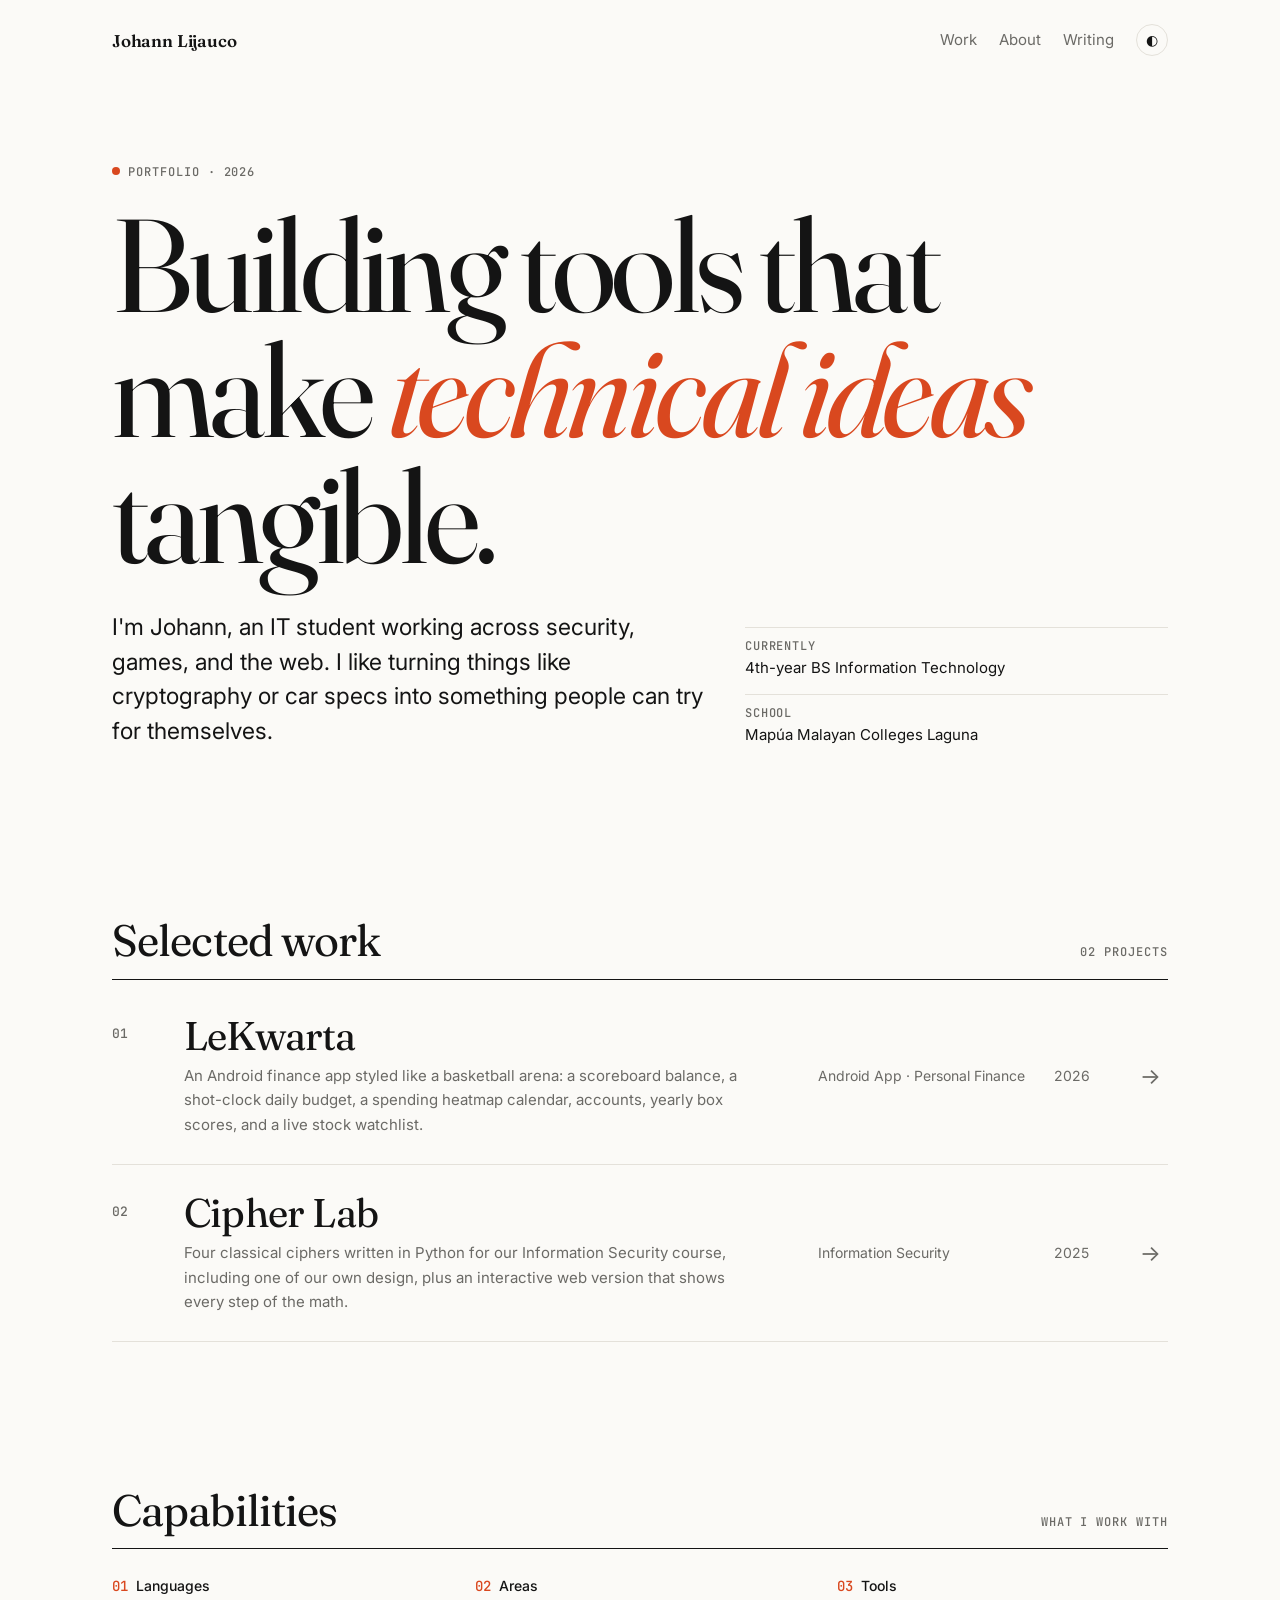
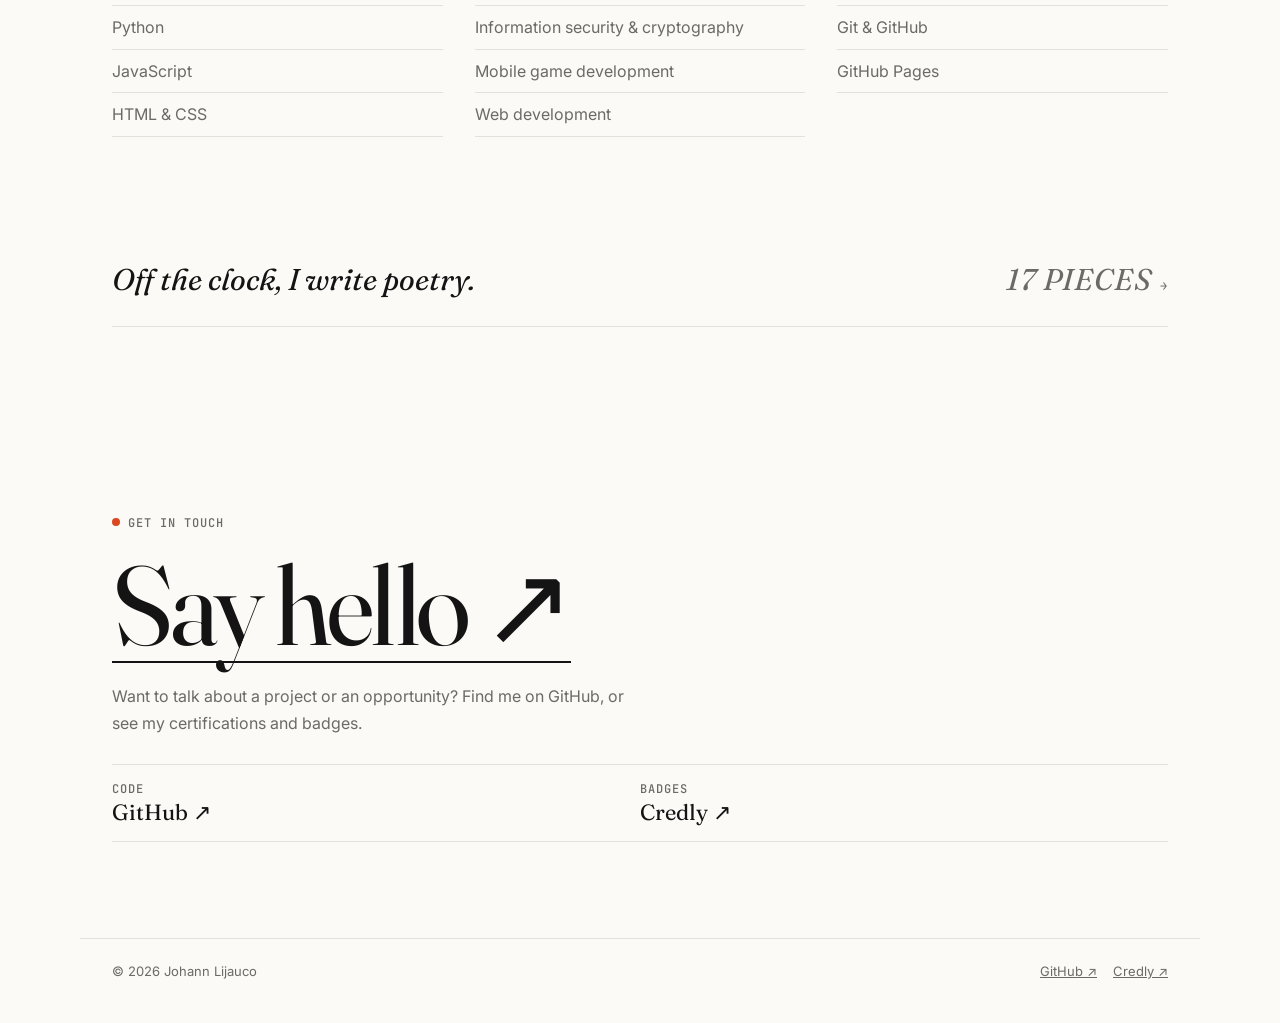
==== index.html @ 117e1907 "Add Credly profile link to contact section and footer Co-Authored-By: Claude Opus 5.5 <noreply@anthr" ====
<!DOCTYPE html>
<html lang="en">
<head>
    <meta charset="UTF-8">
    <meta name="viewport" content="width=device-width, initial-scale=1.0">
    <title>Johann Lijauco · Portfolio</title>
    <meta name="description" content="Portfolio of Johann Lijauco, a BSIT student at Mapúa Malayan Colleges Laguna building security tools, games, and web apps.">
    <script>try { const t = localStorage.getItem('theme'); if (t) document.documentElement.dataset.theme = t; } catch (e) {}</script>
    <link rel="preconnect" href="https://fonts.googleapis.com">
    <link rel="preconnect" href="https://fonts.gstatic.com" crossorigin>
    <link href="https://fonts.googleapis.com/css2?family=Fraunces:ital,opsz,wght@0,9..144,400;0,9..144,600;1,9..144,400&family=Inter:wght@400;500;600&family=JetBrains+Mono:wght@500&display=swap" rel="stylesheet">
    <link rel="stylesheet" href="assets/css/style.css">
</head>
<body data-page="home">
    <header class="site-header">
        <div class="wrap">
            <a class="wordmark" href="index.html">Johann Lijauco</a>
            <nav aria-label="Main">
                <a href="index.html#work">Work</a>
                <a href="index.html#about">About</a>
                <a href="writing.html">Writing</a>
                <button class="theme-btn" id="theme-toggle" type="button" aria-label="Toggle color theme">◐</button>
            </nav>
        </div>
    </header>

    <main>
        <section class="hero wrap">
            <p class="label rise"><span class="dot"></span>Portfolio · 2026</p>
            <h1 class="rise d1">Building tools that make <em>technical ideas</em> tangible.</h1>
            <div class="hero-grid rise d2">
                <p class="hero-lede">I'm Johann, an IT student working across security, games, and the web. I like turning things like cryptography or car specs into something people can try for themselves.</p>
                <dl class="hero-facts">
                    <div><dt>Currently</dt><dd>4th-year BS Information Technology</dd></div>
                    <div><dt>School</dt><dd>Mapúa Malayan Colleges Laguna</dd></div>
                </dl>
            </div>
        </section>

        <section class="section wrap" id="work">
            <div class="section-title">
                <h2>Selected work</h2>
                <span class="label" id="project-count"></span>
            </div>
            <ol class="work-list" id="work-list"></ol>
        </section>

        <section class="section wrap" id="about">
            <div class="section-title">
                <h2>Capabilities</h2>
                <span class="label">What I work with</span>
            </div>
            <div class="caps">
                <div>
                    <h3><span class="n">01</span>Languages</h3>
                    <ul><li>Python</li><li>JavaScript</li><li>HTML &amp; CSS</li></ul>
                </div>
                <div>
                    <h3><span class="n">02</span>Areas</h3>
                    <ul><li>Information security &amp; cryptography</li><li>Mobile game development</li><li>Web development</li></ul>
                </div>
                <div>
                    <h3><span class="n">03</span>Tools</h3>
                    <ul><li>Git &amp; GitHub</li><li>GitHub Pages</li></ul>
                </div>
            </div>
        </section>

        <section class="section wrap" style="padding-top:24px">
            <a class="writing-link" href="writing.html">
                <span>Off the clock, I write poetry.</span>
                <span class="label"><span id="writing-count">Read</span> →</span>
            </a>
        </section>

        <section class="contact wrap" id="contact">
            <p class="label"><span class="dot"></span>Get in touch</p>
            <a class="big" href="https://github.com/Yowhann321" target="_blank" rel="noopener">Say hello ↗</a>
            <p>Want to talk about a project or an opportunity? Find me on GitHub, or see my certifications and badges.</p>
            <ul class="profile-links">
                <li><a href="https://github.com/Yowhann321" target="_blank" rel="noopener"><span class="label">Code</span>GitHub ↗</a></li>
                <li><a href="https://www.credly.com/users/johann-lijauco" target="_blank" rel="noopener"><span class="label">Badges</span>Credly ↗</a></li>
            </ul>
        </section>
    </main>

    <footer class="site-footer">
        <div class="wrap">
            <span>© <span id="year">2026</span> Johann Lijauco</span>
            <span class="footer-links">
                <a href="https://github.com/Yowhann321" target="_blank" rel="noopener">GitHub ↗</a>
                <a href="https://www.credly.com/users/johann-lijauco" target="_blank" rel="noopener">Credly ↗</a>
            </span>
        </div>
    </footer>
    <script src="assets/js/main.js"></script>
</body>
</html>
---- assets/css/style.css ----
/* ---------- Tokens ---------- */
:root {
    --bg: #fbfaf7;
    --surface: #f3f1ec;
    --ink: #141414;
    --muted: #6b6a66;
    --line: #e4e1da;
    --accent: #d9481f;
    --accent-ink: #ffffff;
    --display: 'Fraunces', Georgia, serif;
    --sans: 'Inter', system-ui, -apple-system, 'Segoe UI', sans-serif;
    --mono: 'JetBrains Mono', ui-monospace, Consolas, monospace;
    --max: 1120px;
}

@media (prefers-color-scheme: dark) {
    :root:not([data-theme="light"]) {
        --bg: #121211;
        --surface: #1b1b19;
        --ink: #f2efe9;
        --muted: #9a978f;
        --line: #2b2a27;
        --accent: #ff7a4f;
        --accent-ink: #1a0b05;
    }
}

:root[data-theme="dark"] {
    --bg: #121211;
    --surface: #1b1b19;
    --ink: #f2efe9;
    --muted: #9a978f;
    --line: #2b2a27;
    --accent: #ff7a4f;
    --accent-ink: #1a0b05;
}

/* ---------- Base ---------- */
* { box-sizing: border-box; }
html { -webkit-text-size-adjust: 100%; scroll-behavior: smooth; }
body {
    margin: 0;
    background: var(--bg);
    color: var(--ink);
    font: 16px/1.65 var(--sans);
}
a { color: inherit; }
::selection { background: var(--accent); color: var(--accent-ink); }
.wrap { max-width: var(--max); margin: 0 auto; padding: 0 16px; }
@media (min-width: 720px) { .wrap { padding: 0 32px; } }
.label {
    font: 500 12px var(--mono);
    letter-spacing: .08em;
    text-transform: uppercase;
    color: var(--muted);
}
.dot { display: inline-block; width: 8px; height: 8px; border-radius: 50%; background: var(--accent); margin-right: 8px; vertical-align: 1px; }

/* ---------- Header ---------- */
.site-header .wrap {
    display: flex;
    justify-content: space-between;
    align-items: center;
    gap: 16px;
    padding-top: 24px;
    padding-bottom: 24px;
}
.wordmark { font: 600 17px var(--display); text-decoration: none; letter-spacing: -.01em; white-space: nowrap; }
.site-header nav { display: flex; align-items: center; gap: 22px; }
.site-header nav a { text-decoration: none; font-size: 15px; color: var(--muted); }
.site-header nav a:hover, .site-header nav a.active { color: var(--ink); }
.theme-btn {
    width: 32px;
    height: 32px;
    border-radius: 50%;
    border: 1px solid var(--line);
    background: transparent;
    color: var(--ink);
    cursor: pointer;
    font-size: 14px;
}
.theme-btn:hover { border-color: var(--ink); }
@media (max-width: 520px) { .site-header nav { gap: 14px; } .site-header nav a { font-size: 14px; } }

/* ---------- Hero ---------- */
.hero { padding-top: 72px; padding-bottom: 96px; }
.hero h1 {
    font: 400 clamp(52px, 11vw, 132px)/.95 var(--display);
    letter-spacing: -.035em;
    margin: 22px 0 32px;
}
.hero h1 em { font-style: italic; color: var(--accent); }
.hero-grid { display: grid; grid-template-columns: minmax(0, 1.4fr) minmax(0, 1fr); gap: 40px; align-items: end; }
@media (max-width: 760px) { .hero-grid { grid-template-columns: minmax(0, 1fr); gap: 24px; } }
.hero-lede { font-size: clamp(19px, 2.2vw, 23px); line-height: 1.5; margin: 0; max-width: 600px; }
.hero-facts { display: grid; gap: 14px; margin: 0; }
.hero-facts div { border-top: 1px solid var(--line); padding-top: 10px; }
.hero-facts dt { font: 500 12px var(--mono); letter-spacing: .08em; text-transform: uppercase; color: var(--muted); }
.hero-facts dd { margin: 2px 0 0; font-size: 15px; }

/* ---------- Sections ---------- */
.section { padding-top: 72px; padding-bottom: 72px; }
.section-title {
    display: flex;
    justify-content: space-between;
    align-items: baseline;
    gap: 16px;
    border-bottom: 1px solid var(--ink);
    padding-bottom: 14px;
    margin-bottom: 8px;
}
.section-title h2 { font: 400 clamp(30px, 4vw, 44px)/1.1 var(--display); letter-spacing: -.02em; margin: 0; }

/* ---------- Work index ---------- */
.work-list { list-style: none; margin: 0; padding: 0; }
.work-row {
    display: grid;
    grid-template-columns: 56px minmax(0, 1fr) 220px 70px 28px;
    align-items: center;
    gap: 16px;
    padding: 26px 0;
    border-bottom: 1px solid var(--line);
    text-decoration: none;
    transition: padding .25s ease;
}
.work-row .n { font: 500 13px var(--mono); color: var(--muted); align-self: start; padding-top: .9em; }
.work-row h3 { font: 400 clamp(26px, 3.6vw, 40px)/1.1 var(--display); letter-spacing: -.02em; margin: 0; }
.work-row p { margin: 6px 0 0; color: var(--muted); font-size: 15px; max-width: 560px; }
.work-row .cat, .work-row .yr { font-size: 14px; color: var(--muted); }
.work-row .arrow { font-size: 22px; color: var(--muted); transition: transform .25s ease, color .25s; }
.work-row:hover { padding-left: 12px; }
.work-row:hover h3, .work-row:hover .arrow { color: var(--accent); }
.work-row:hover .arrow { transform: translateX(4px); }
@media (max-width: 760px) {
    .work-row { grid-template-columns: 36px minmax(0, 1fr) 24px; gap: 12px; padding: 22px 0; }
    .work-row .cat, .work-row .yr { display: none; }
    .work-row:hover { padding-left: 0; }
}
.work-row .mobile-meta { display: none; font: 500 12px var(--mono); color: var(--muted); margin-top: 6px; }
@media (max-width: 760px) { .work-row .mobile-meta { display: block; } }

/* ---------- Capabilities ---------- */
.caps { display: grid; grid-template-columns: repeat(3, minmax(0, 1fr)); gap: 32px; margin-top: 28px; }
@media (max-width: 760px) { .caps { grid-template-columns: minmax(0, 1fr); gap: 24px; } }
.caps h3 { font: 500 14px var(--sans); margin: 0 0 10px; }
.caps h3 .n { font-family: var(--mono); color: var(--accent); margin-right: 8px; }
.caps ul { list-style: none; margin: 0; padding: 0; }
.caps li { padding: 8px 0; border-top: 1px solid var(--line); color: var(--muted); }
.caps li:last-child { border-bottom: 1px solid var(--line); }

/* ---------- Writing link ---------- */
.writing-link {
    display: flex;
    justify-content: space-between;
    align-items: center;
    gap: 20px;
    padding: 28px 0;
    border-bottom: 1px solid var(--line);
    text-decoration: none;
}
.writing-link span:first-child { font: italic 400 clamp(22px, 3vw, 30px)/1.25 var(--display); }
.writing-link:hover span { color: var(--accent); }

/* ---------- Contact ---------- */
.contact { padding-top: 96px; padding-bottom: 96px; }
.contact a.big {
    display: inline-block;
    font: 400 clamp(44px, 9vw, 112px)/1 var(--display);
    letter-spacing: -.035em;
    text-decoration: none;
    margin-top: 18px;
    border-bottom: 2px solid var(--ink);
}
.contact a.big:hover { color: var(--accent); border-color: var(--accent); }
.contact p { color: var(--muted); max-width: 520px; margin: 20px 0 0; }

footer.site-footer .wrap {
    display: flex;
    justify-content: space-between;
    gap: 12px;
    flex-wrap: wrap;
    border-top: 1px solid var(--line);
    padding-top: 22px;
    padding-bottom: 40px;
    font-size: 13px;
    color: var(--muted);
}
footer.site-footer a { color: var(--muted); }

/* ---------- Inner pages ---------- */
.back { font-size: 14px; color: var(--muted); text-decoration: none; }
.back:hover { color: var(--accent); }
.page-title { padding-top: 40px; padding-bottom: 40px; }
.page-title h1 { font: 400 clamp(44px, 8vw, 96px)/1 var(--display); letter-spacing: -.035em; margin: 18px 0 18px; }
.page-title .lede { font-size: clamp(18px, 2vw, 21px); max-width: 680px; margin: 0; }

.meta-grid {
    display: grid;
    grid-template-columns: repeat(4, minmax(0, 1fr));
    gap: 0;
    border-top: 1px solid var(--ink);
    border-bottom: 1px solid var(--line);
    margin-bottom: 48px;
}
.meta-grid > div { padding: 14px 16px 16px 0; }
.meta-grid dt { font: 500 12px var(--mono); letter-spacing: .08em; text-transform: uppercase; color: var(--muted); margin-bottom: 4px; }
.meta-grid dd { margin: 0; font-size: 15px; }
.meta-grid dd a { color: var(--accent); }
@media (max-width: 760px) { .meta-grid { grid-template-columns: repeat(2, minmax(0, 1fr)); } }

.btn {
    display: inline-flex;
    align-items: center;
    gap: 10px;
    font: 500 15px var(--sans);
    text-decoration: none;
    padding: 12px 22px;
    border-radius: 999px;
    border: 1px solid var(--ink);
}
.btn.solid { background: var(--ink); color: var(--bg); }
.btn.solid:hover { background: var(--accent); border-color: var(--accent); color: var(--accent-ink); }
.btn:not(.solid):hover { border-color: var(--accent); color: var(--accent); }
.btn-row { display: flex; flex-wrap: wrap; gap: 10px; margin-top: 28px; }

.prose { max-width: 680px; font-size: 18px; padding-bottom: 96px; }
.prose h2 { font: 400 28px/1.2 var(--display); letter-spacing: -.01em; margin: 40px 0 12px; }
.prose p { margin: 0 0 18px; }
.prose ul { padding-left: 20px; margin: 0 0 18px; }
.prose li { margin-bottom: 8px; }
.prose code { font: 15px var(--mono); background: var(--surface); padding: 1px 6px; border-radius: 4px; }
.prose.poem { font: 400 21px/1.85 var(--display); }

/* ---------- Writing list ---------- */
.filters { display: flex; gap: 8px; flex-wrap: wrap; margin-bottom: 8px; }
.filter {
    font: 500 14px var(--sans);
    padding: 7px 16px;
    border-radius: 999px;
    border: 1px solid var(--line);
    background: transparent;
    color: var(--muted);
    cursor: pointer;
}
.filter:hover { color: var(--ink); border-color: var(--ink); }
.filter.active { background: var(--ink); border-color: var(--ink); color: var(--bg); }
.poem-list { list-style: none; padding: 0; margin: 0 0 96px; border-top: 1px solid var(--ink); }
.poem-row {
    display: grid;
    grid-template-columns: minmax(0, 1fr) auto;
    gap: 16px;
    align-items: baseline;
    padding: 18px 0;
    border-bottom: 1px solid var(--line);
    text-decoration: none;
}
.poem-row .t { font: 400 clamp(20px, 2.6vw, 26px)/1.25 var(--display); }
.poem-row .m { font: 500 12px var(--mono); letter-spacing: .06em; text-transform: uppercase; color: var(--muted); white-space: nowrap; }
.poem-row:hover .t { color: var(--accent); }
.not-found { padding: 48px 0 120px; color: var(--muted); }

/* ---------- Motion ---------- */
.rise { animation: rise .7s cubic-bezier(.2, .7, .2, 1) both; }
.rise.d1 { animation-delay: .08s; }
.rise.d2 { animation-delay: .16s; }
@keyframes rise { from { opacity: 0; transform: translateY(14px); } to { opacity: 1; transform: none; } }
@media (prefers-reduced-motion: reduce) {
    .rise { animation: none; }
    .work-row, .work-row .arrow { transition: none; }
    html { scroll-behavior: auto; }
}

/* ---------- Screenshot gallery ---------- */
.prose .shots { display: grid; grid-template-columns: repeat(3, minmax(0, 1fr)); gap: 12px; margin: 8px 0 24px; }
@media (max-width: 640px) { .prose .shots { grid-template-columns: repeat(2, minmax(0, 1fr)); } }
.prose .shots figure { margin: 0; }
.prose .shots img { width: 100%; aspect-ratio: 9 / 20; object-fit: cover; object-position: top; border-radius: 14px; border: 1px solid var(--line); background: #0d0d0d; display: block; }
.prose .shots figcaption { font: 500 12px var(--mono); color: var(--muted); text-transform: uppercase; letter-spacing: .06em; margin-top: 6px; }

/* ---------- Profile links ---------- */
.profile-links { list-style: none; padding: 0; margin: 28px 0 0; display: grid; grid-template-columns: repeat(auto-fit, minmax(180px, 1fr)); border-top: 1px solid var(--line); }
.profile-links a { display: flex; flex-direction: column; gap: 2px; padding: 16px 16px 16px 0; text-decoration: none; font: 400 22px/1.2 var(--display); border-bottom: 1px solid var(--line); }
.profile-links a:hover { color: var(--accent); }
.footer-links { display: flex; gap: 16px; }
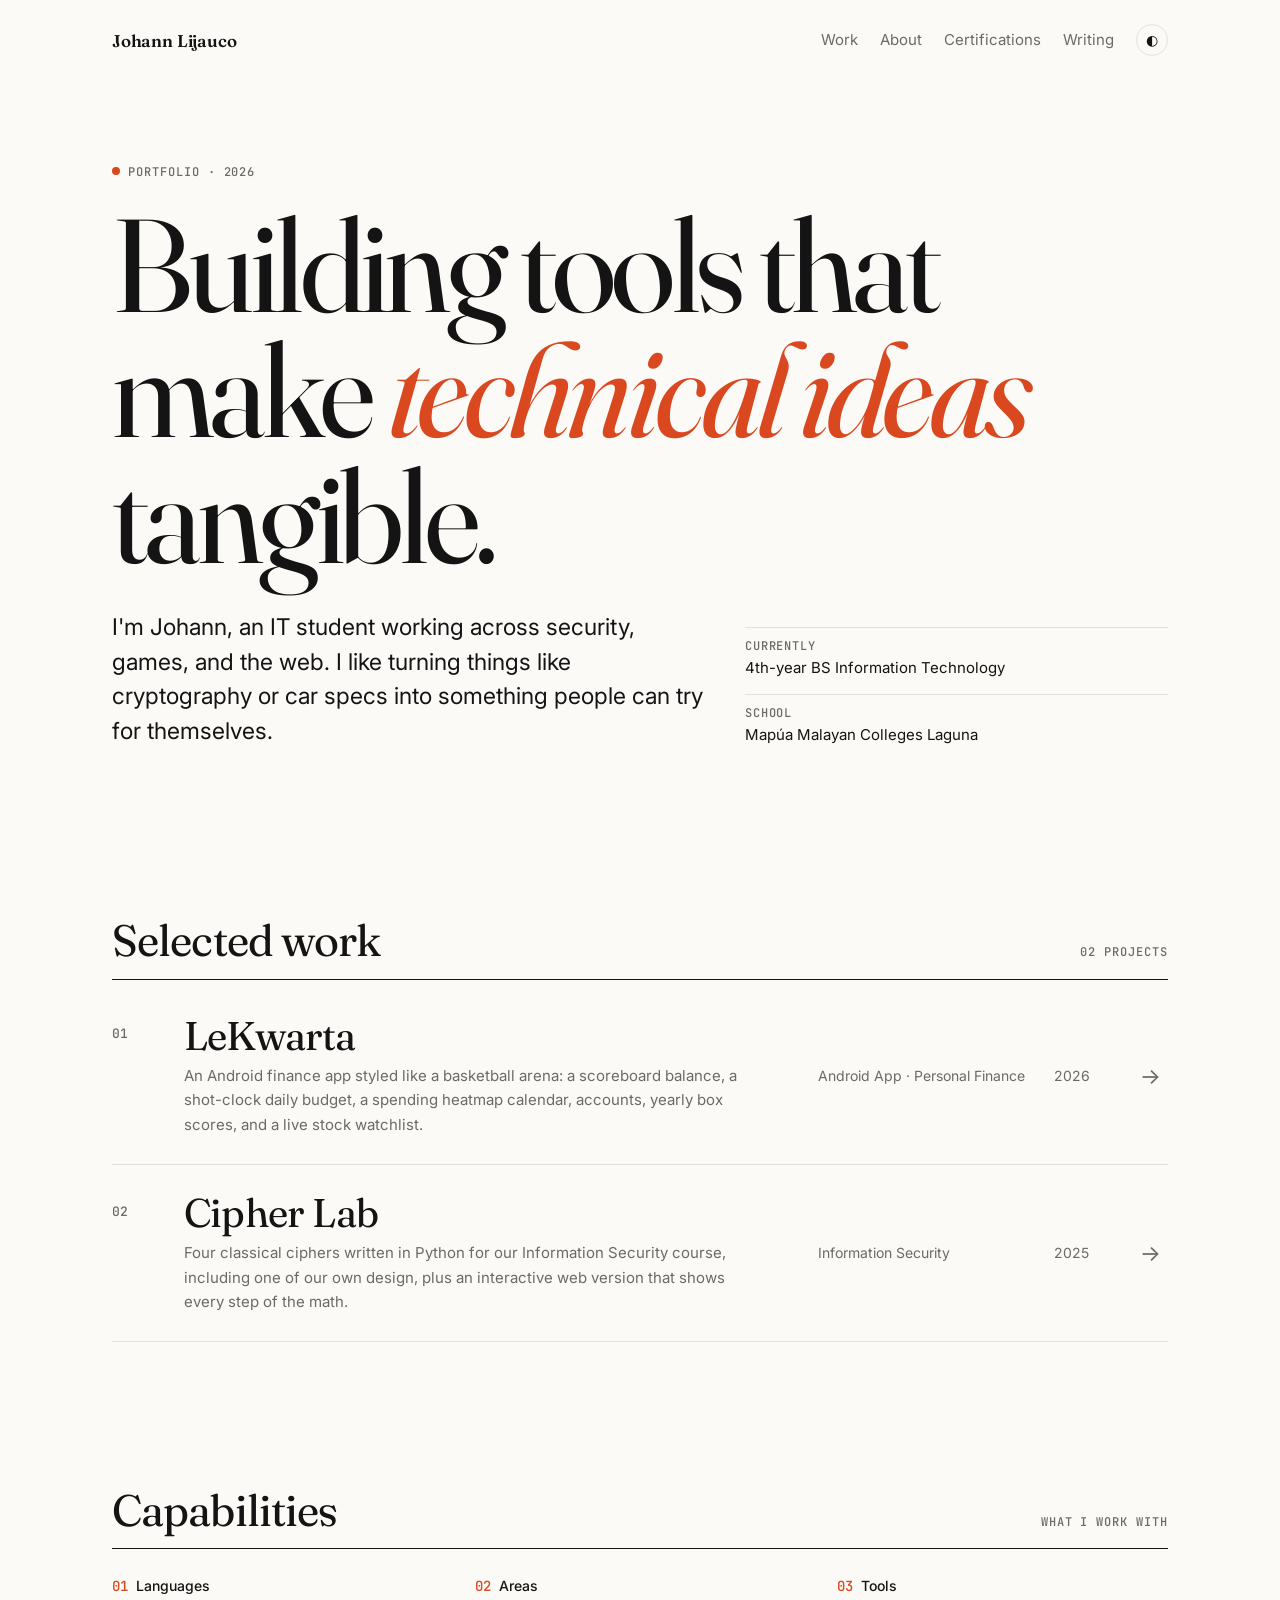
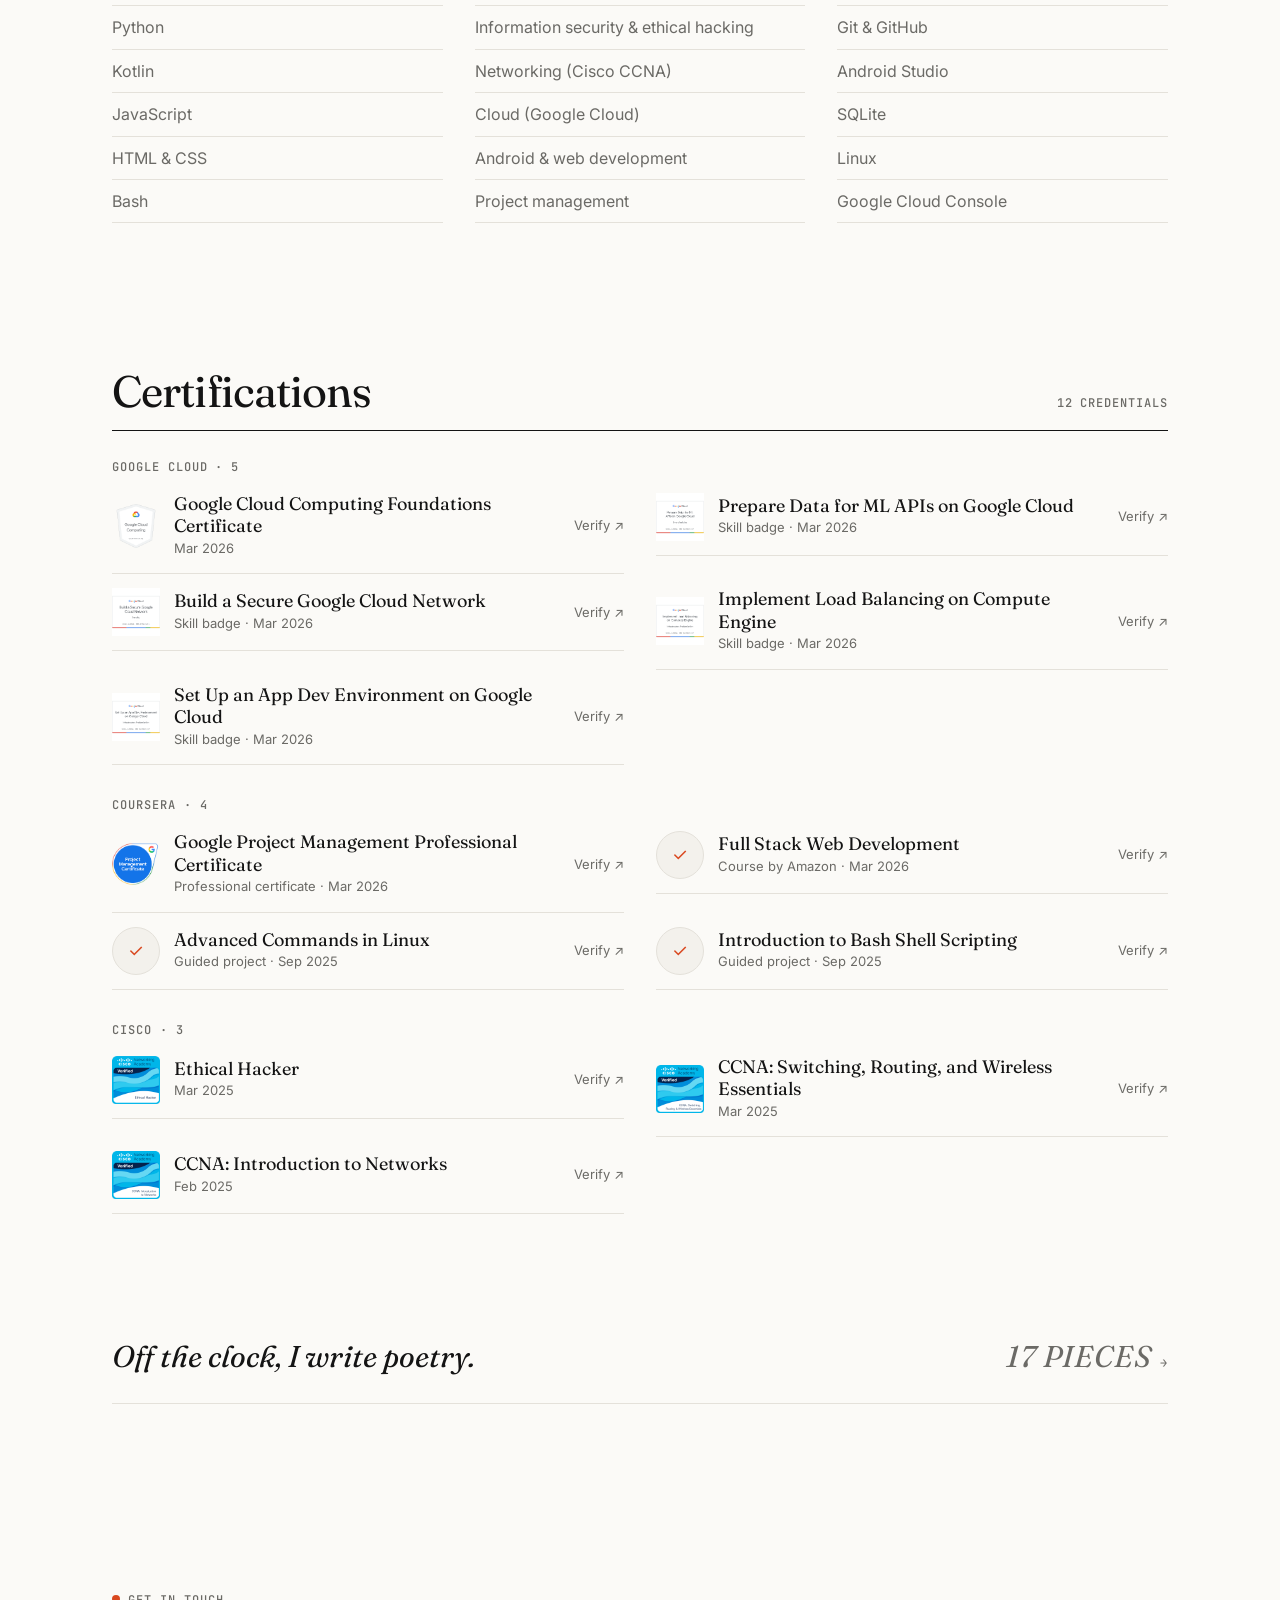
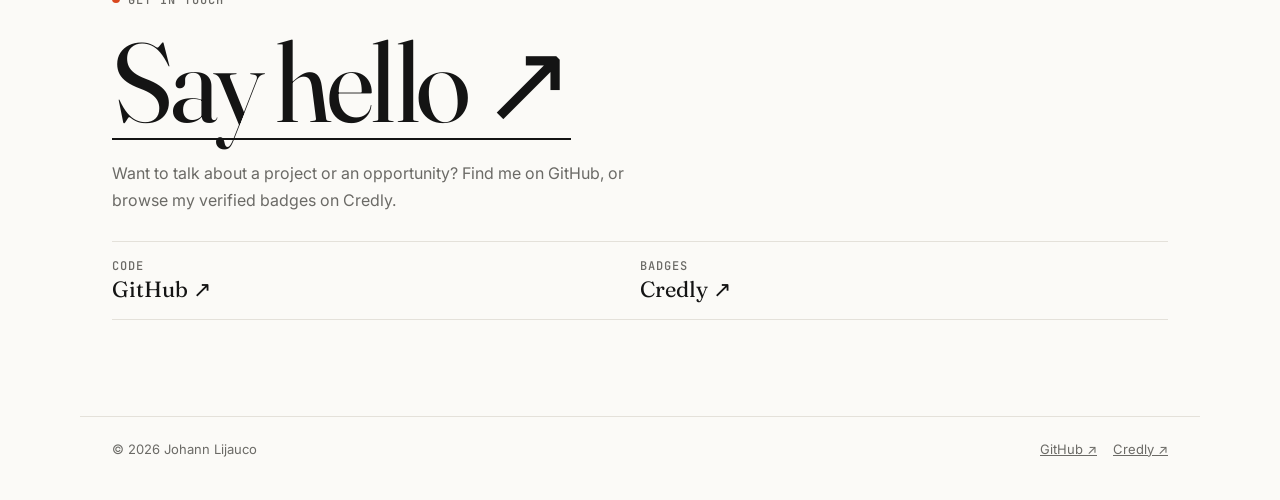
==== commit 96fa707b: "Add Certifications section (Credly badges and Coursera certificates) and update capabilities Co-Auth" ====
--- a/index.html
+++ b/index.html
@@ -18,6 +18,7 @@
             <nav aria-label="Main">
                 <a href="index.html#work">Work</a>
                 <a href="index.html#about">About</a>
+                <a class="nav-wide" href="index.html#certifications">Certifications</a>
                 <a href="writing.html">Writing</a>
                 <button class="theme-btn" id="theme-toggle" type="button" aria-label="Toggle color theme">◐</button>
             </nav>
@@ -53,17 +54,25 @@
             <div class="caps">
                 <div>
                     <h3><span class="n">01</span>Languages</h3>
-                    <ul><li>Python</li><li>JavaScript</li><li>HTML &amp; CSS</li></ul>
+                    <ul><li>Python</li><li>Kotlin</li><li>JavaScript</li><li>HTML &amp; CSS</li><li>Bash</li></ul>
                 </div>
                 <div>
                     <h3><span class="n">02</span>Areas</h3>
-                    <ul><li>Information security &amp; cryptography</li><li>Mobile game development</li><li>Web development</li></ul>
+                    <ul><li>Information security &amp; ethical hacking</li><li>Networking (Cisco CCNA)</li><li>Cloud (Google Cloud)</li><li>Android &amp; web development</li><li>Project management</li></ul>
                 </div>
                 <div>
                     <h3><span class="n">03</span>Tools</h3>
-                    <ul><li>Git &amp; GitHub</li><li>GitHub Pages</li></ul>
+                    <ul><li>Git &amp; GitHub</li><li>Android Studio</li><li>SQLite</li><li>Linux</li><li>Google Cloud Console</li></ul>
                 </div>
             </div>
+        </section>
+
+        <section class="section wrap" id="certifications">
+            <div class="section-title">
+                <h2>Certifications</h2>
+                <span class="label" id="cert-count"></span>
+            </div>
+            <div class="cert-groups" id="cert-groups"></div>
         </section>
 
         <section class="section wrap" style="padding-top:24px">
@@ -76,7 +85,7 @@
         <section class="contact wrap" id="contact">
             <p class="label"><span class="dot"></span>Get in touch</p>
             <a class="big" href="https://github.com/Yowhann321" target="_blank" rel="noopener">Say hello ↗</a>
-            <p>Want to talk about a project or an opportunity? Find me on GitHub, or see my certifications and badges.</p>
+            <p>Want to talk about a project or an opportunity? Find me on GitHub, or browse my verified badges on Credly.</p>
             <ul class="profile-links">
                 <li><a href="https://github.com/Yowhann321" target="_blank" rel="noopener"><span class="label">Code</span>GitHub ↗</a></li>
                 <li><a href="https://www.credly.com/users/johann-lijauco" target="_blank" rel="noopener"><span class="label">Badges</span>Credly ↗</a></li>
--- a/assets/css/style.css
+++ b/assets/css/style.css
@@ -282,3 +282,20 @@
 .profile-links a { display: flex; flex-direction: column; gap: 2px; padding: 16px 16px 16px 0; text-decoration: none; font: 400 22px/1.2 var(--display); border-bottom: 1px solid var(--line); }
 .profile-links a:hover { color: var(--accent); }
 .footer-links { display: flex; gap: 16px; }
+
+/* ---------- Certifications ---------- */
+.cert-groups { display: grid; gap: 32px; margin-top: 28px; }
+.cert-group h3 { margin: 0 0 4px; }
+.cert-group h3 span { color: var(--muted); }
+.cert-list { list-style: none; margin: 0; padding: 0; display: grid; grid-template-columns: repeat(2, minmax(0, 1fr)); column-gap: 32px; }
+@media (max-width: 760px) { .cert-list { grid-template-columns: minmax(0, 1fr); } }
+.cert { display: flex; align-items: center; gap: 14px; padding: 14px 0; border-bottom: 1px solid var(--line); text-decoration: none; }
+.cert img, .cert-mark { width: 48px; height: 48px; flex: none; object-fit: contain; }
+.cert-mark { display: grid; place-items: center; border-radius: 50%; border: 1px solid var(--line); background: var(--surface); color: var(--accent); font-size: 18px; }
+.cert-text { display: flex; flex-direction: column; min-width: 0; flex: 1; }
+.cert-name { font: 400 18px/1.25 var(--display); }
+.cert-meta { font-size: 13px; color: var(--muted); }
+.cert-verify { font-size: 13px; color: var(--muted); white-space: nowrap; }
+.cert:hover .cert-name, .cert:hover .cert-verify { color: var(--accent); }
+@media (max-width: 420px) { .cert-verify { display: none; } }
+@media (max-width: 600px) { .site-header nav a.nav-wide { display: none; } }
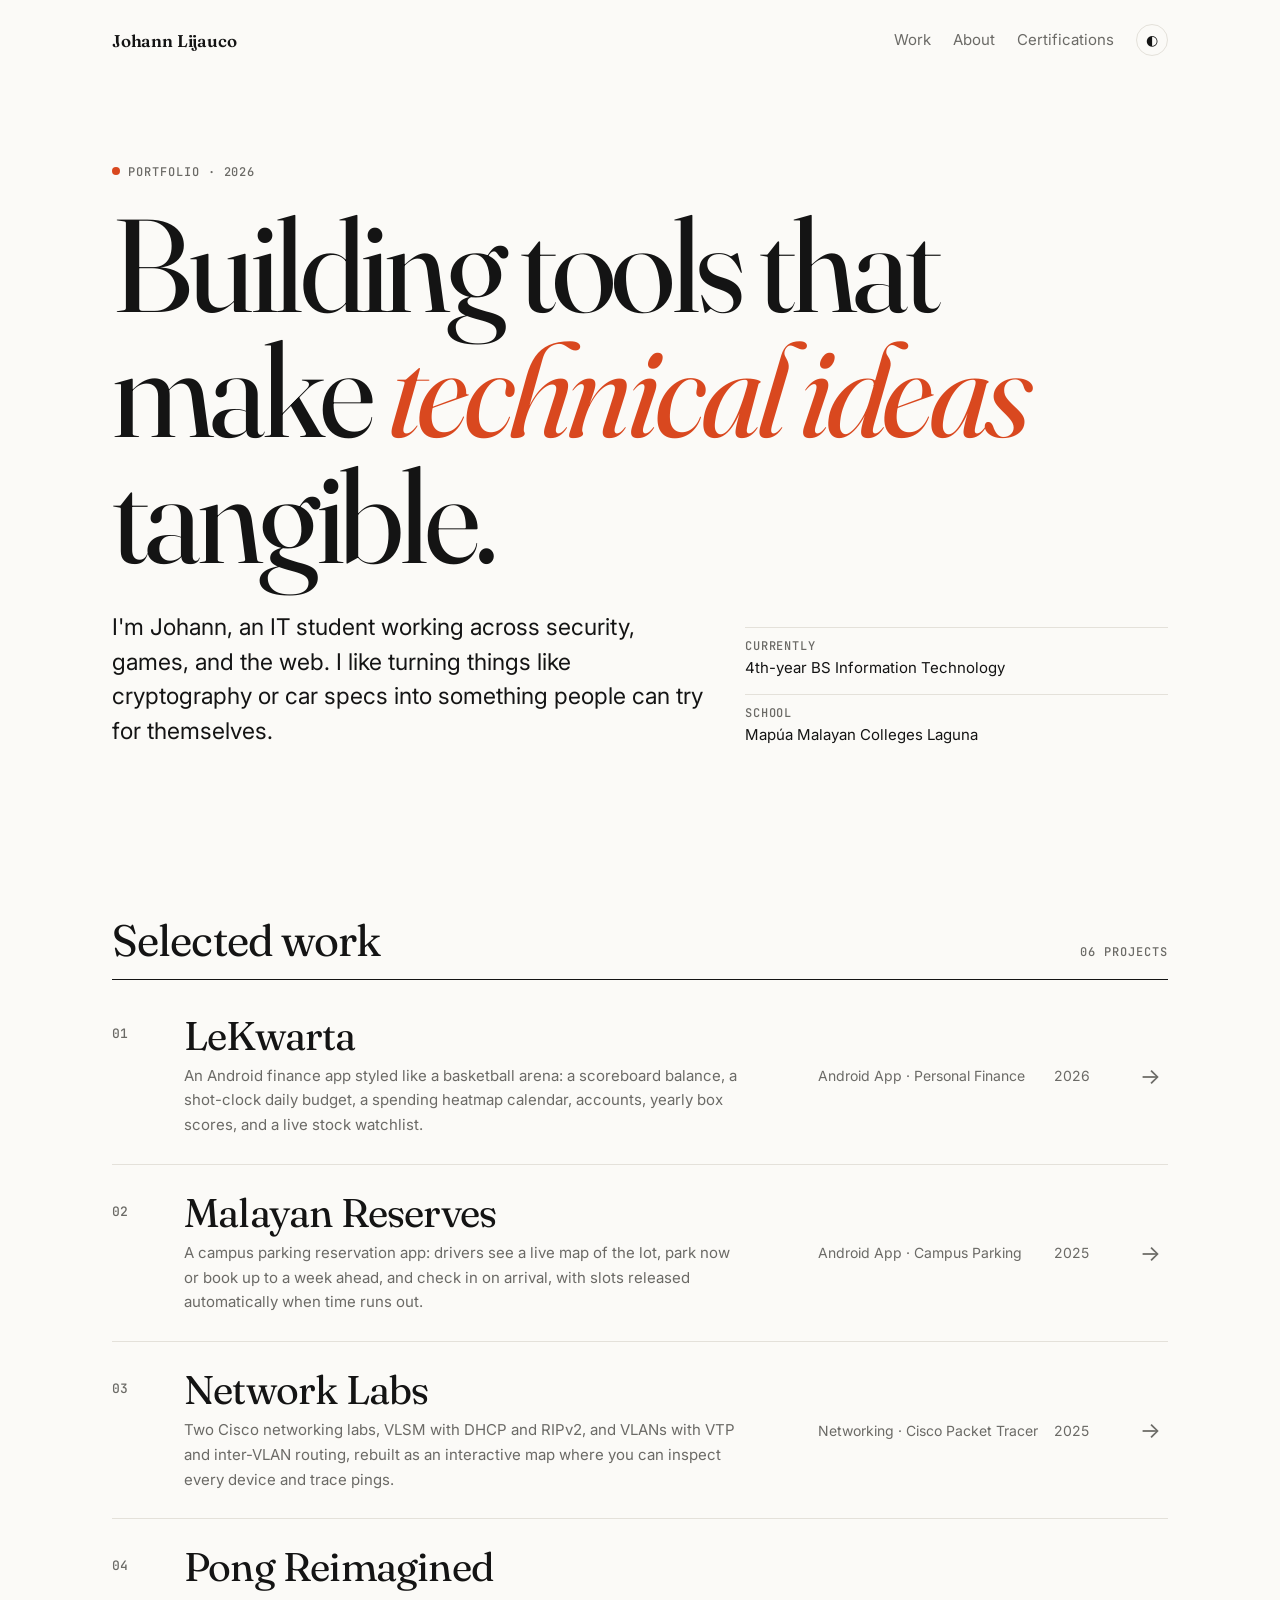
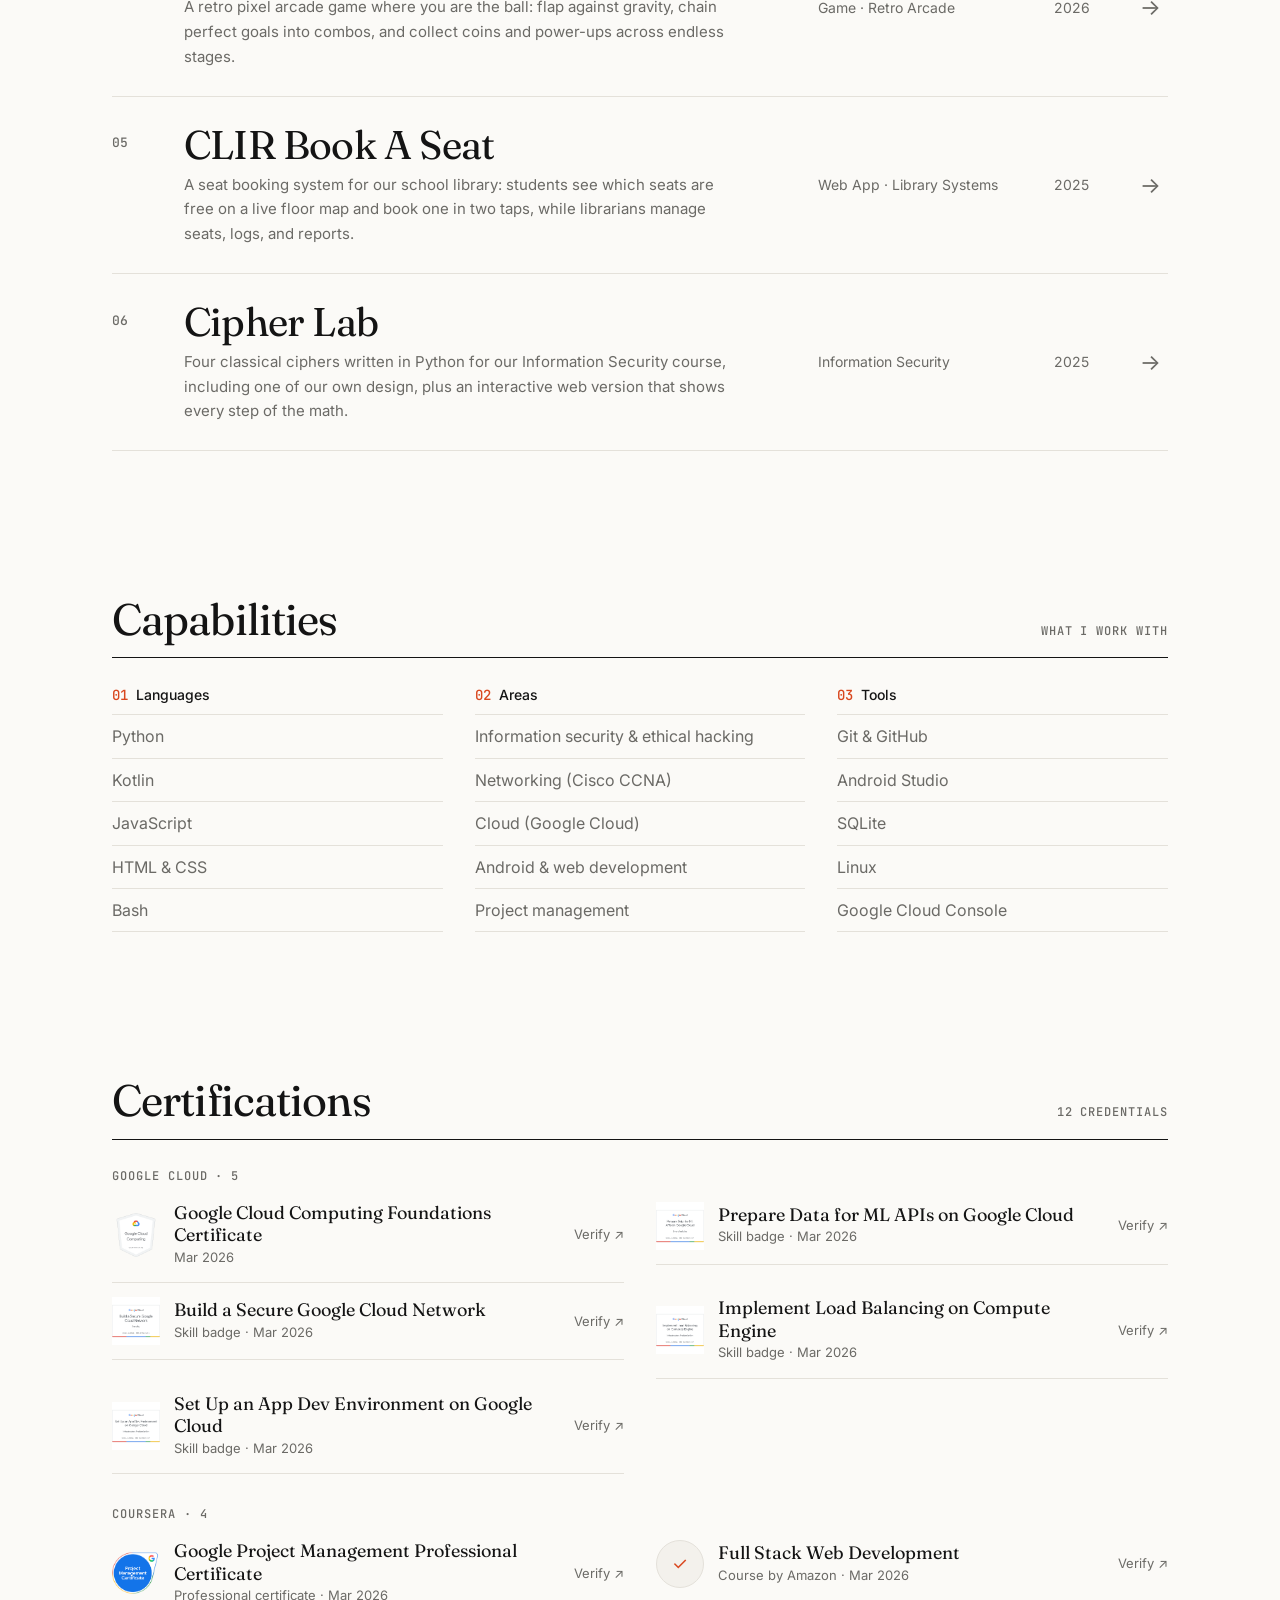
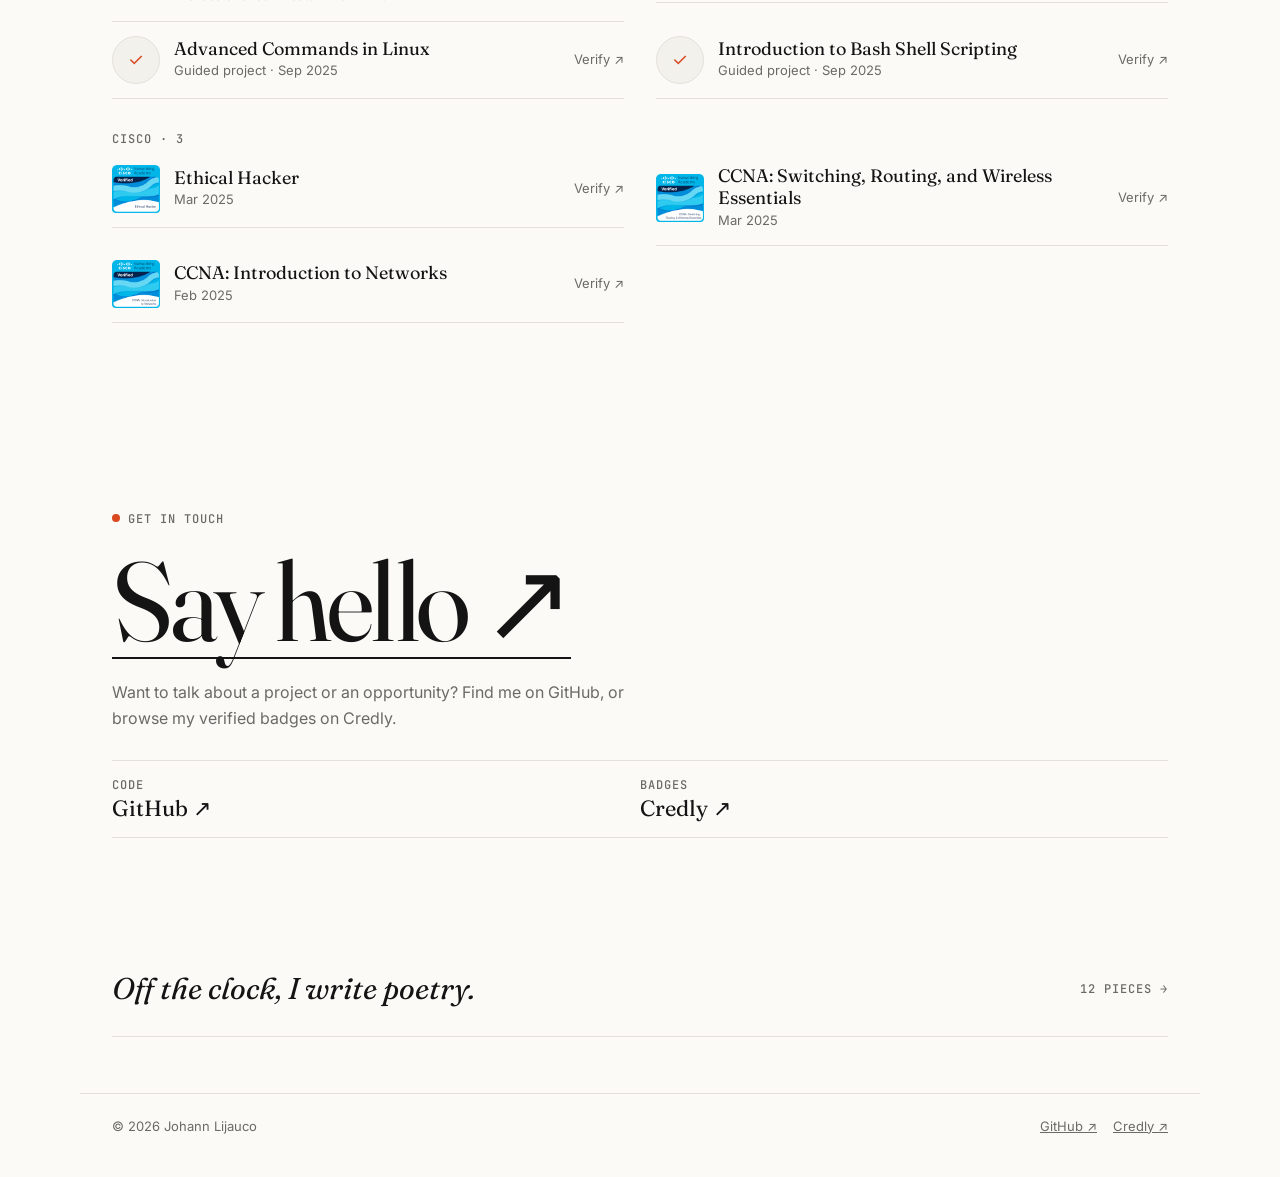
==== commit ce1aff29: "Separate poetry from professional sections and trim haiku Co-Authored-By: Claude Opus 5.5 <noreply@a" ====
--- a/index.html
+++ b/index.html
@@ -19,7 +19,6 @@
                 <a href="index.html#work">Work</a>
                 <a href="index.html#about">About</a>
                 <a class="nav-wide" href="index.html#certifications">Certifications</a>
-                <a href="writing.html">Writing</a>
                 <button class="theme-btn" id="theme-toggle" type="button" aria-label="Toggle color theme">◐</button>
             </nav>
         </div>
@@ -75,12 +74,6 @@
             <div class="cert-groups" id="cert-groups"></div>
         </section>
 
-        <section class="section wrap" style="padding-top:24px">
-            <a class="writing-link" href="writing.html">
-                <span>Off the clock, I write poetry.</span>
-                <span class="label"><span id="writing-count">Read</span> →</span>
-            </a>
-        </section>
 
         <section class="contact wrap" id="contact">
             <p class="label"><span class="dot"></span>Get in touch</p>
@@ -90,6 +83,12 @@
                 <li><a href="https://github.com/Yowhann321" target="_blank" rel="noopener"><span class="label">Code</span>GitHub ↗</a></li>
                 <li><a href="https://www.credly.com/users/johann-lijauco" target="_blank" rel="noopener"><span class="label">Badges</span>Credly ↗</a></li>
             </ul>
+        </section>
+        <section class="section wrap off-clock" aria-label="Off the clock">
+            <a class="writing-link" href="writing.html">
+                <span>Off the clock, I write poetry.</span>
+                <span class="label"><span id="writing-count">Read</span> →</span>
+            </a>
         </section>
     </main>
 
--- a/assets/css/style.css
+++ b/assets/css/style.css
@@ -158,7 +158,7 @@
     border-bottom: 1px solid var(--line);
     text-decoration: none;
 }
-.writing-link span:first-child { font: italic 400 clamp(22px, 3vw, 30px)/1.25 var(--display); }
+.writing-link > span:first-child { font: italic 400 clamp(22px, 3vw, 30px)/1.25 var(--display); }
 .writing-link:hover span { color: var(--accent); }
 
 /* ---------- Contact ---------- */
@@ -196,13 +196,14 @@
 
 .meta-grid {
     display: grid;
-    grid-template-columns: repeat(4, minmax(0, 1fr));
+    grid-template-columns: repeat(var(--cols, 4), minmax(0, 1fr));
     gap: 0;
     border-top: 1px solid var(--ink);
     border-bottom: 1px solid var(--line);
     margin-bottom: 48px;
 }
 .meta-grid > div { padding: 14px 16px 16px 0; }
+.meta-grid > .wide { grid-column: 1 / -1; border-top: 1px solid var(--line); }
 .meta-grid dt { font: 500 12px var(--mono); letter-spacing: .08em; text-transform: uppercase; color: var(--muted); margin-bottom: 4px; }
 .meta-grid dd { margin: 0; font-size: 15px; }
 .meta-grid dd a { color: var(--accent); }
@@ -299,3 +300,6 @@
 .cert:hover .cert-name, .cert:hover .cert-verify { color: var(--accent); }
 @media (max-width: 420px) { .cert-verify { display: none; } }
 @media (max-width: 600px) { .site-header nav a.nav-wide { display: none; } }
+
+/* Personal writing sits apart from the professional sections, after contact. */
+.off-clock { padding-top: 8px; padding-bottom: 56px; }
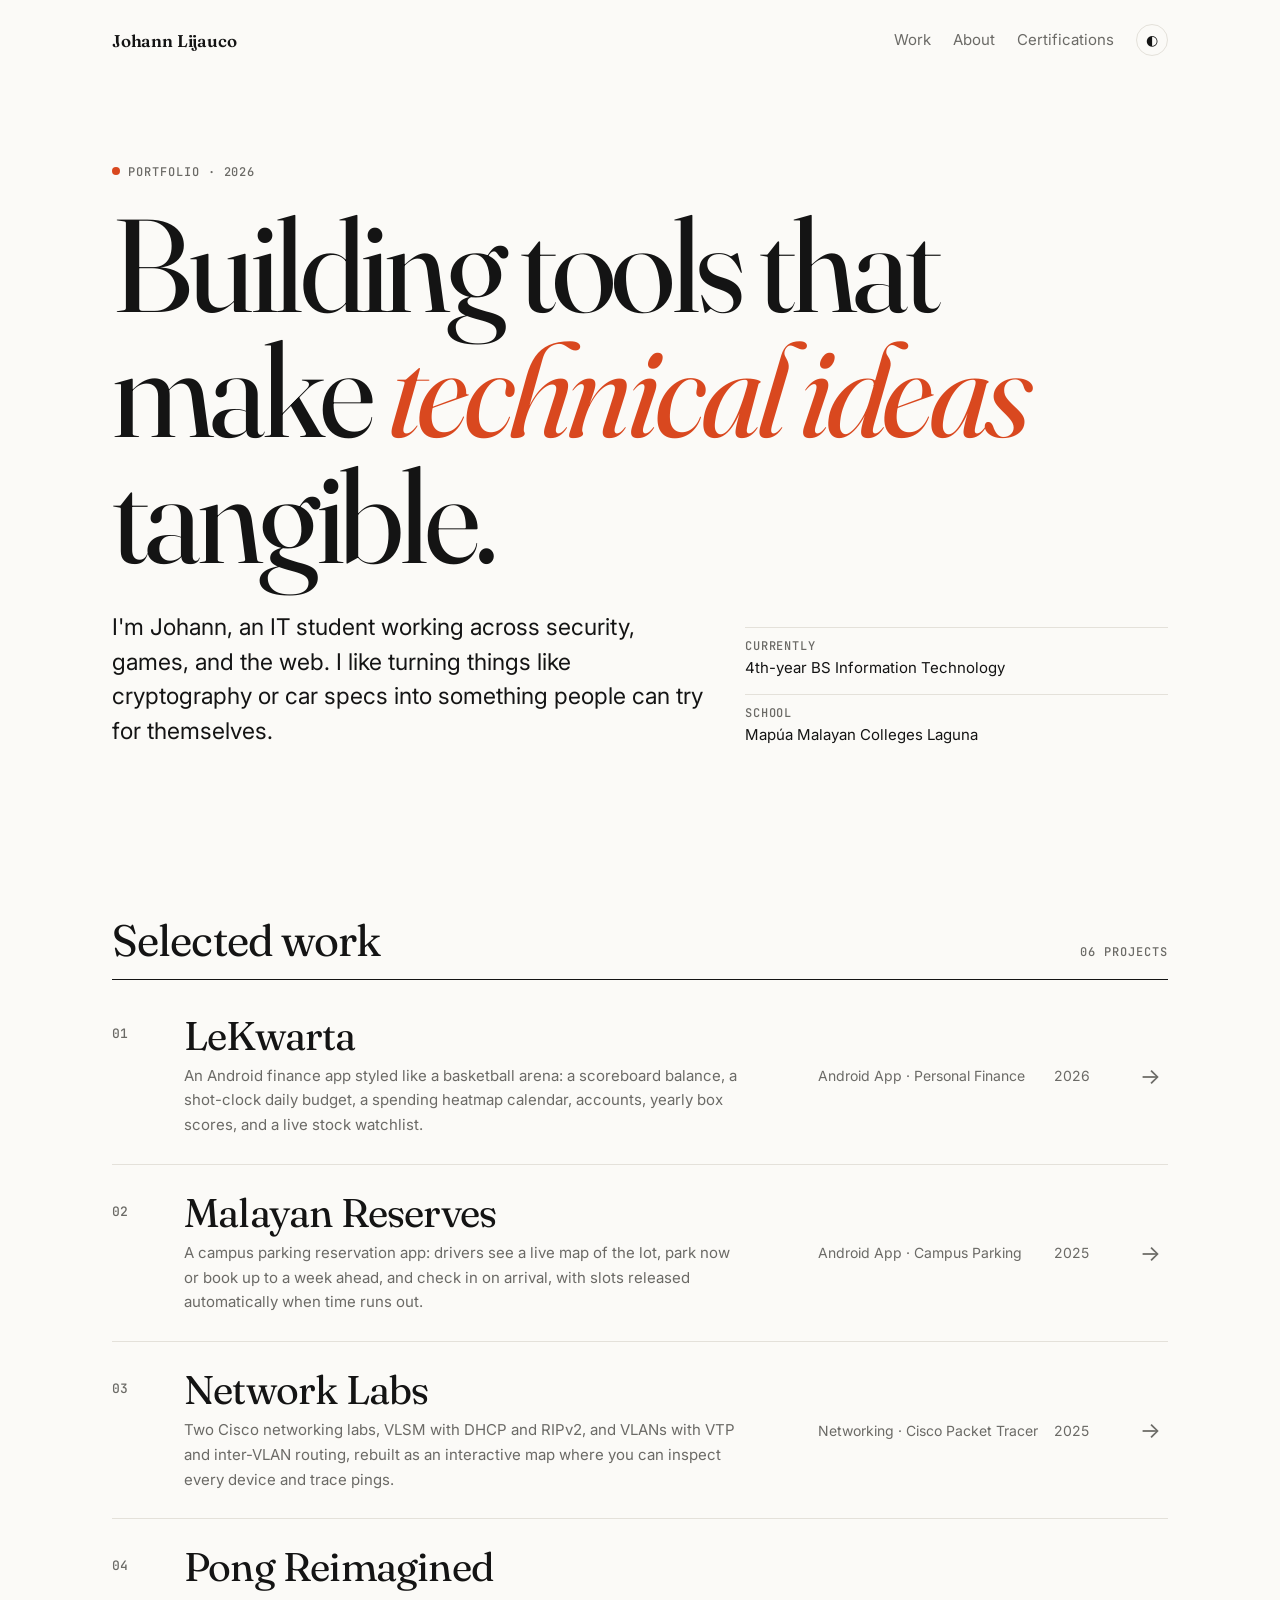
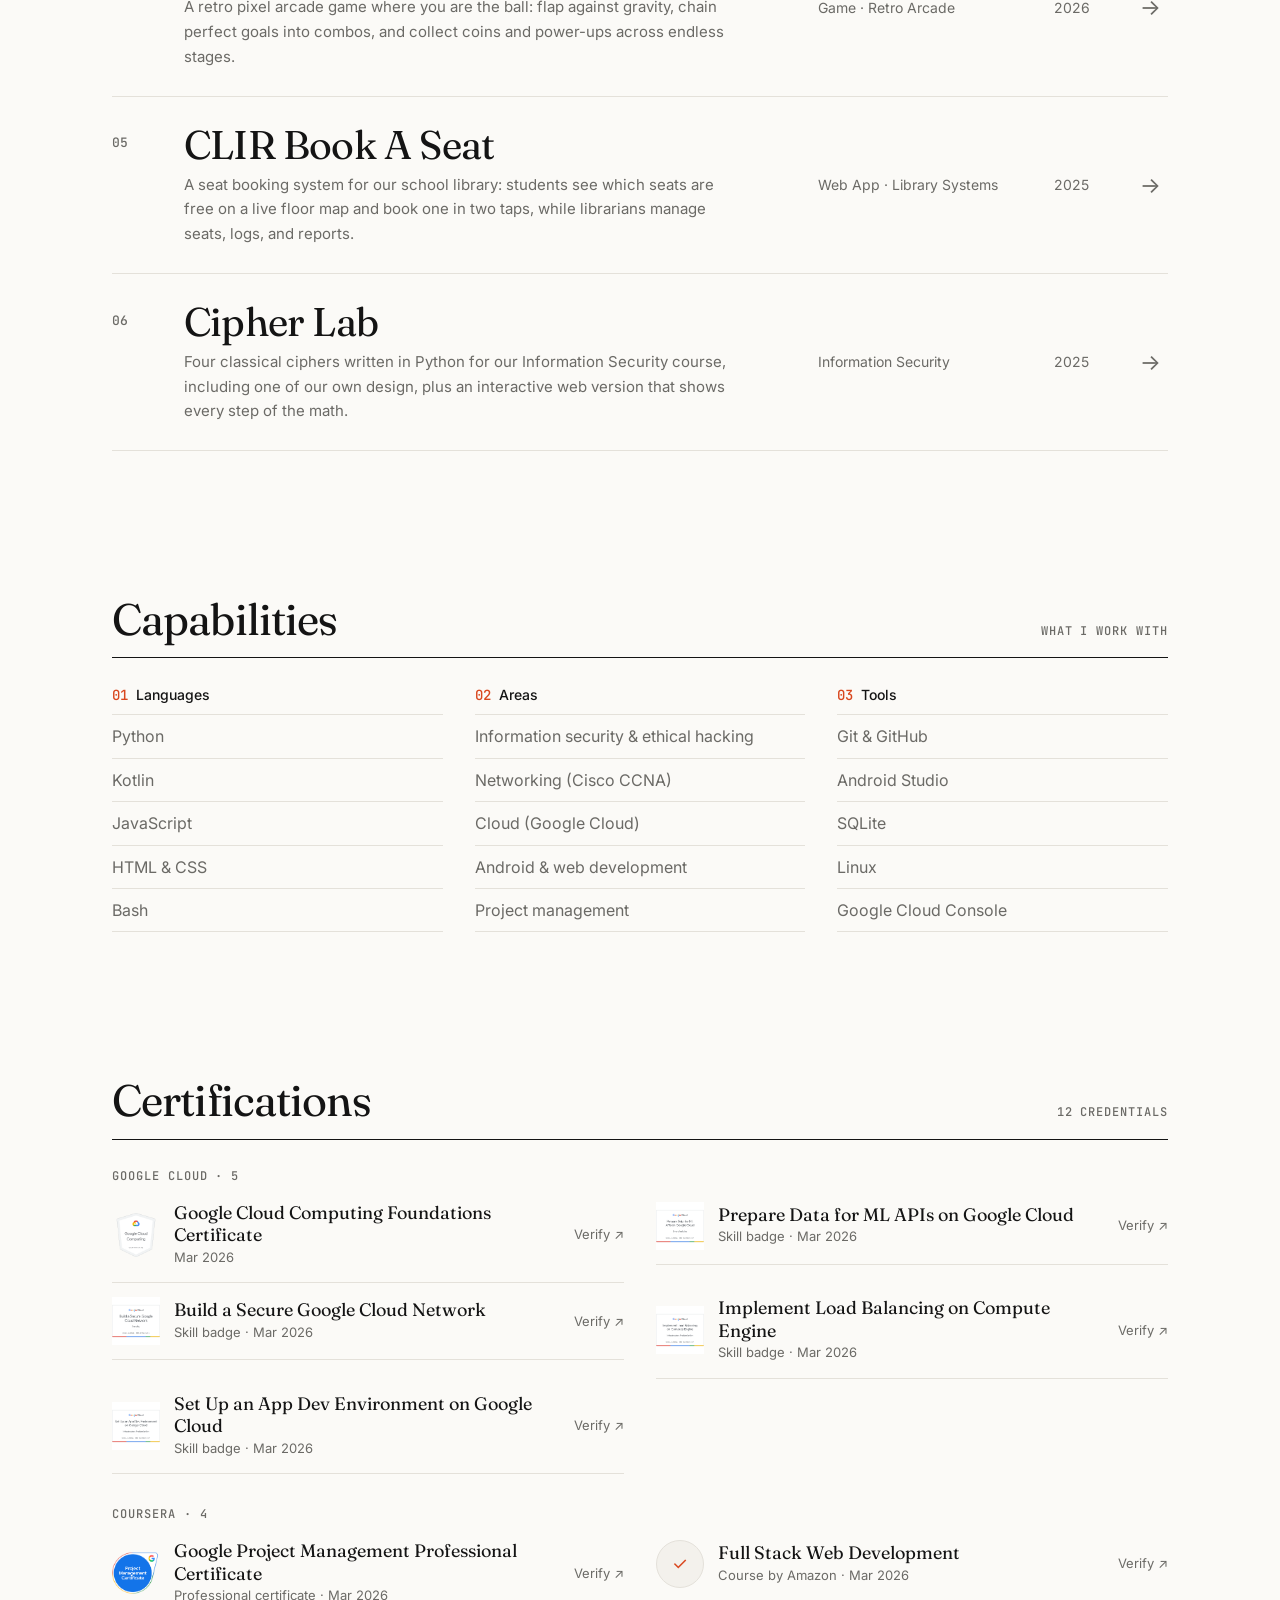
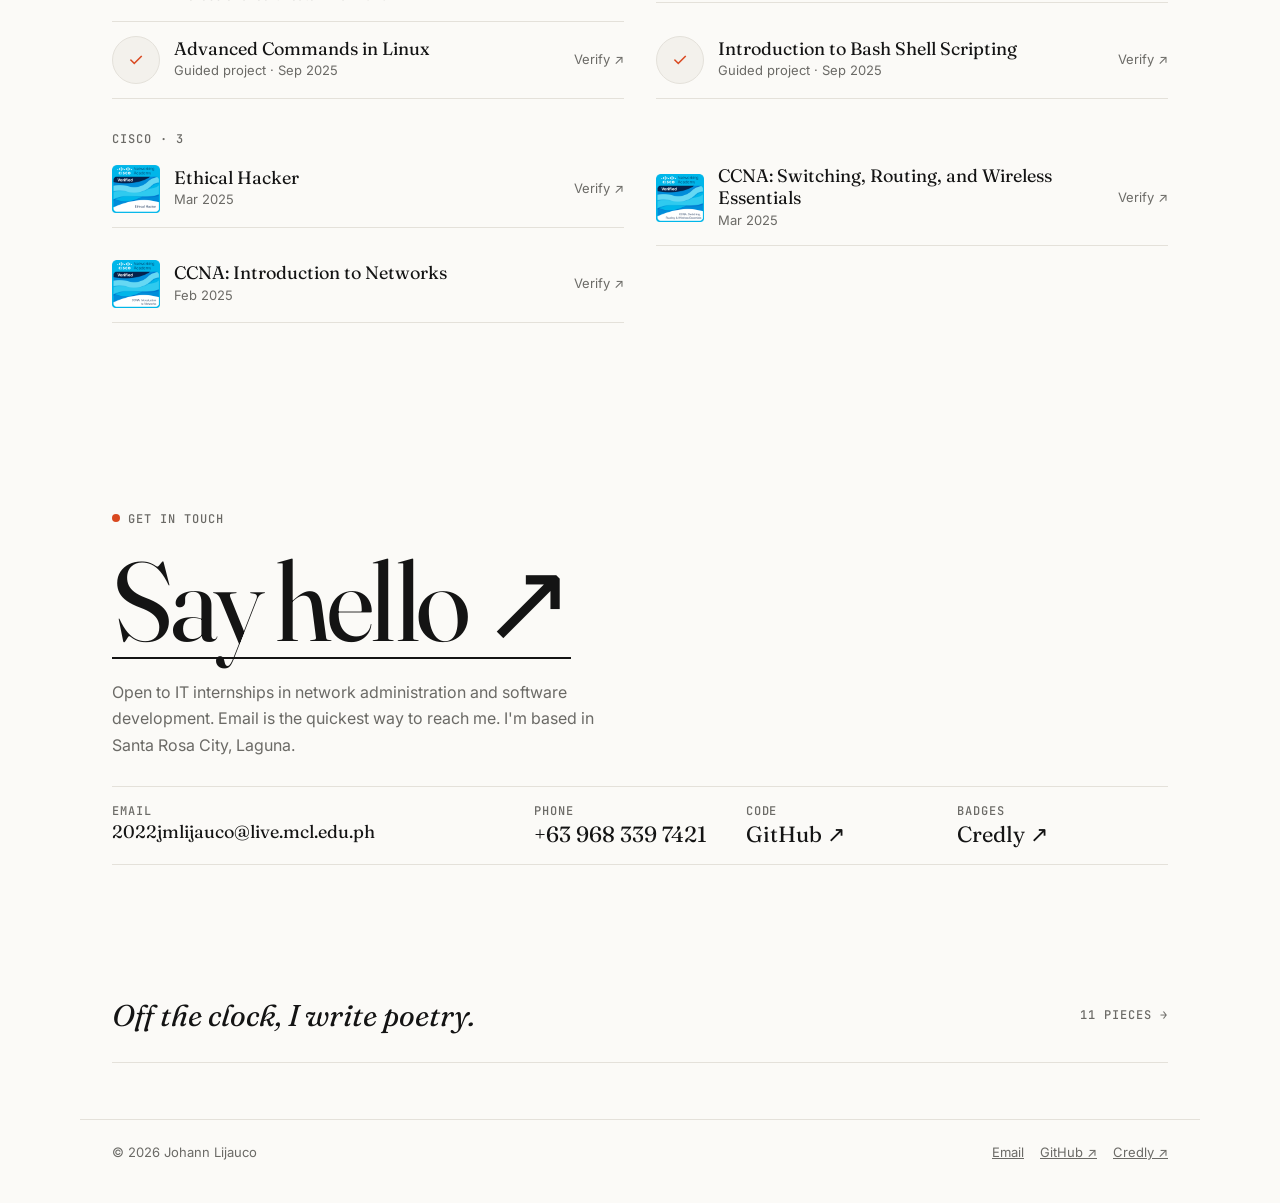
==== commit 44c15404: "Add email, phone and location to the contact section Co-Authored-By: Claude Opus 5.5 <noreply@anthro" ====
--- a/index.html
+++ b/index.html
@@ -77,9 +77,11 @@
 
         <section class="contact wrap" id="contact">
             <p class="label"><span class="dot"></span>Get in touch</p>
-            <a class="big" href="https://github.com/Yowhann321" target="_blank" rel="noopener">Say hello ↗</a>
-            <p>Want to talk about a project or an opportunity? Find me on GitHub, or browse my verified badges on Credly.</p>
+            <a class="big" href="mailto:2022jmlijauco@live.mcl.edu.ph">Say hello ↗</a>
+            <p>Open to IT internships in network administration and software development. Email is the quickest way to reach me. I'm based in Santa Rosa City, Laguna.</p>
             <ul class="profile-links">
+                <li><a href="mailto:2022jmlijauco@live.mcl.edu.ph"><span class="label">Email</span><span class="contact-value">2022jmlijauco@live.mcl.edu.ph</span></a></li>
+                <li><a href="tel:+639683397421"><span class="label">Phone</span>+63 968 339 7421</a></li>
                 <li><a href="https://github.com/Yowhann321" target="_blank" rel="noopener"><span class="label">Code</span>GitHub ↗</a></li>
                 <li><a href="https://www.credly.com/users/johann-lijauco" target="_blank" rel="noopener"><span class="label">Badges</span>Credly ↗</a></li>
             </ul>
@@ -96,6 +98,7 @@
         <div class="wrap">
             <span>© <span id="year">2026</span> Johann Lijauco</span>
             <span class="footer-links">
+                <a href="mailto:2022jmlijauco@live.mcl.edu.ph">Email</a>
                 <a href="https://github.com/Yowhann321" target="_blank" rel="noopener">GitHub ↗</a>
                 <a href="https://www.credly.com/users/johann-lijauco" target="_blank" rel="noopener">Credly ↗</a>
             </span>
--- a/assets/css/style.css
+++ b/assets/css/style.css
@@ -303,3 +303,8 @@
 
 /* Personal writing sits apart from the professional sections, after contact. */
 .off-clock { padding-top: 8px; padding-bottom: 56px; }
+/* Long email address: smaller and allowed to wrap so it fits narrow screens. */
+.profile-links .contact-value { font-size: 18px; overflow-wrap: anywhere; }
+@media (min-width: 640px) { .profile-links li:first-child { grid-column: span 2; } }
+.profile-links li { display: flex; }
+.profile-links li > a { flex: 1; }
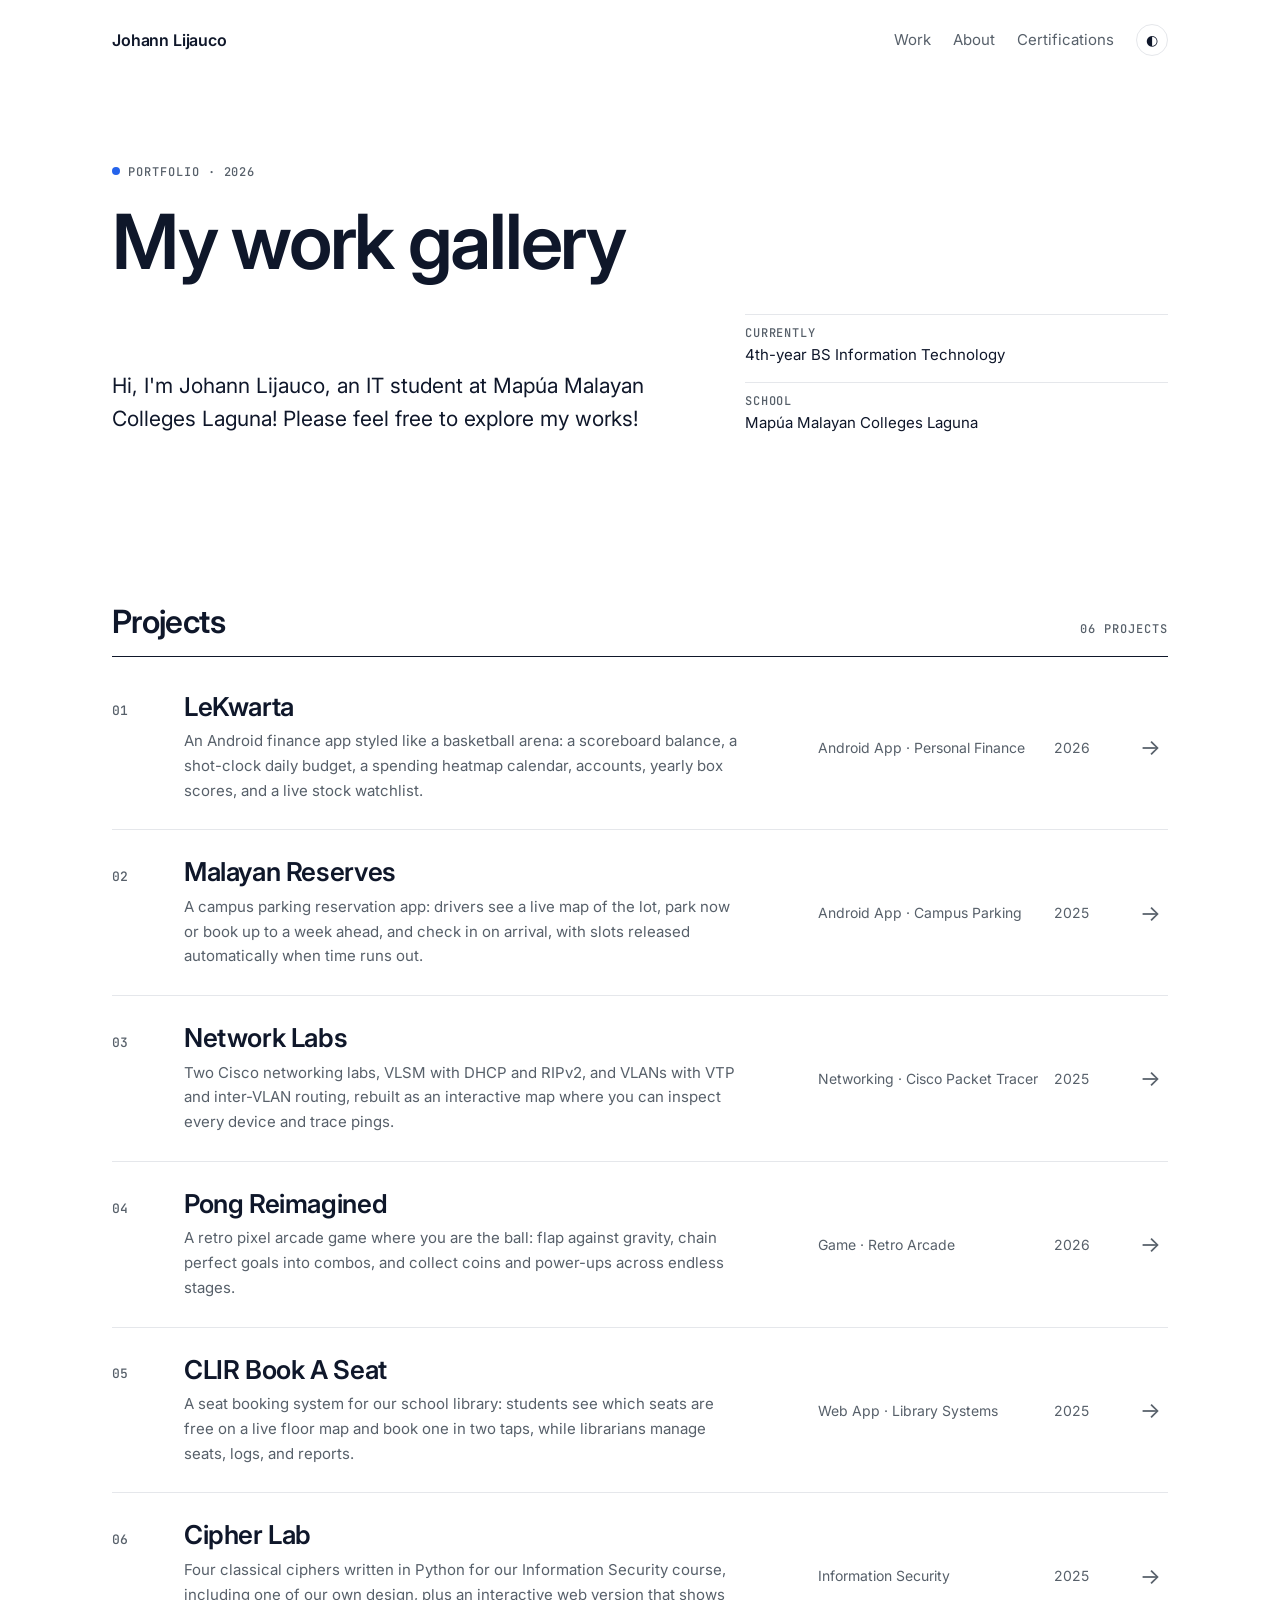
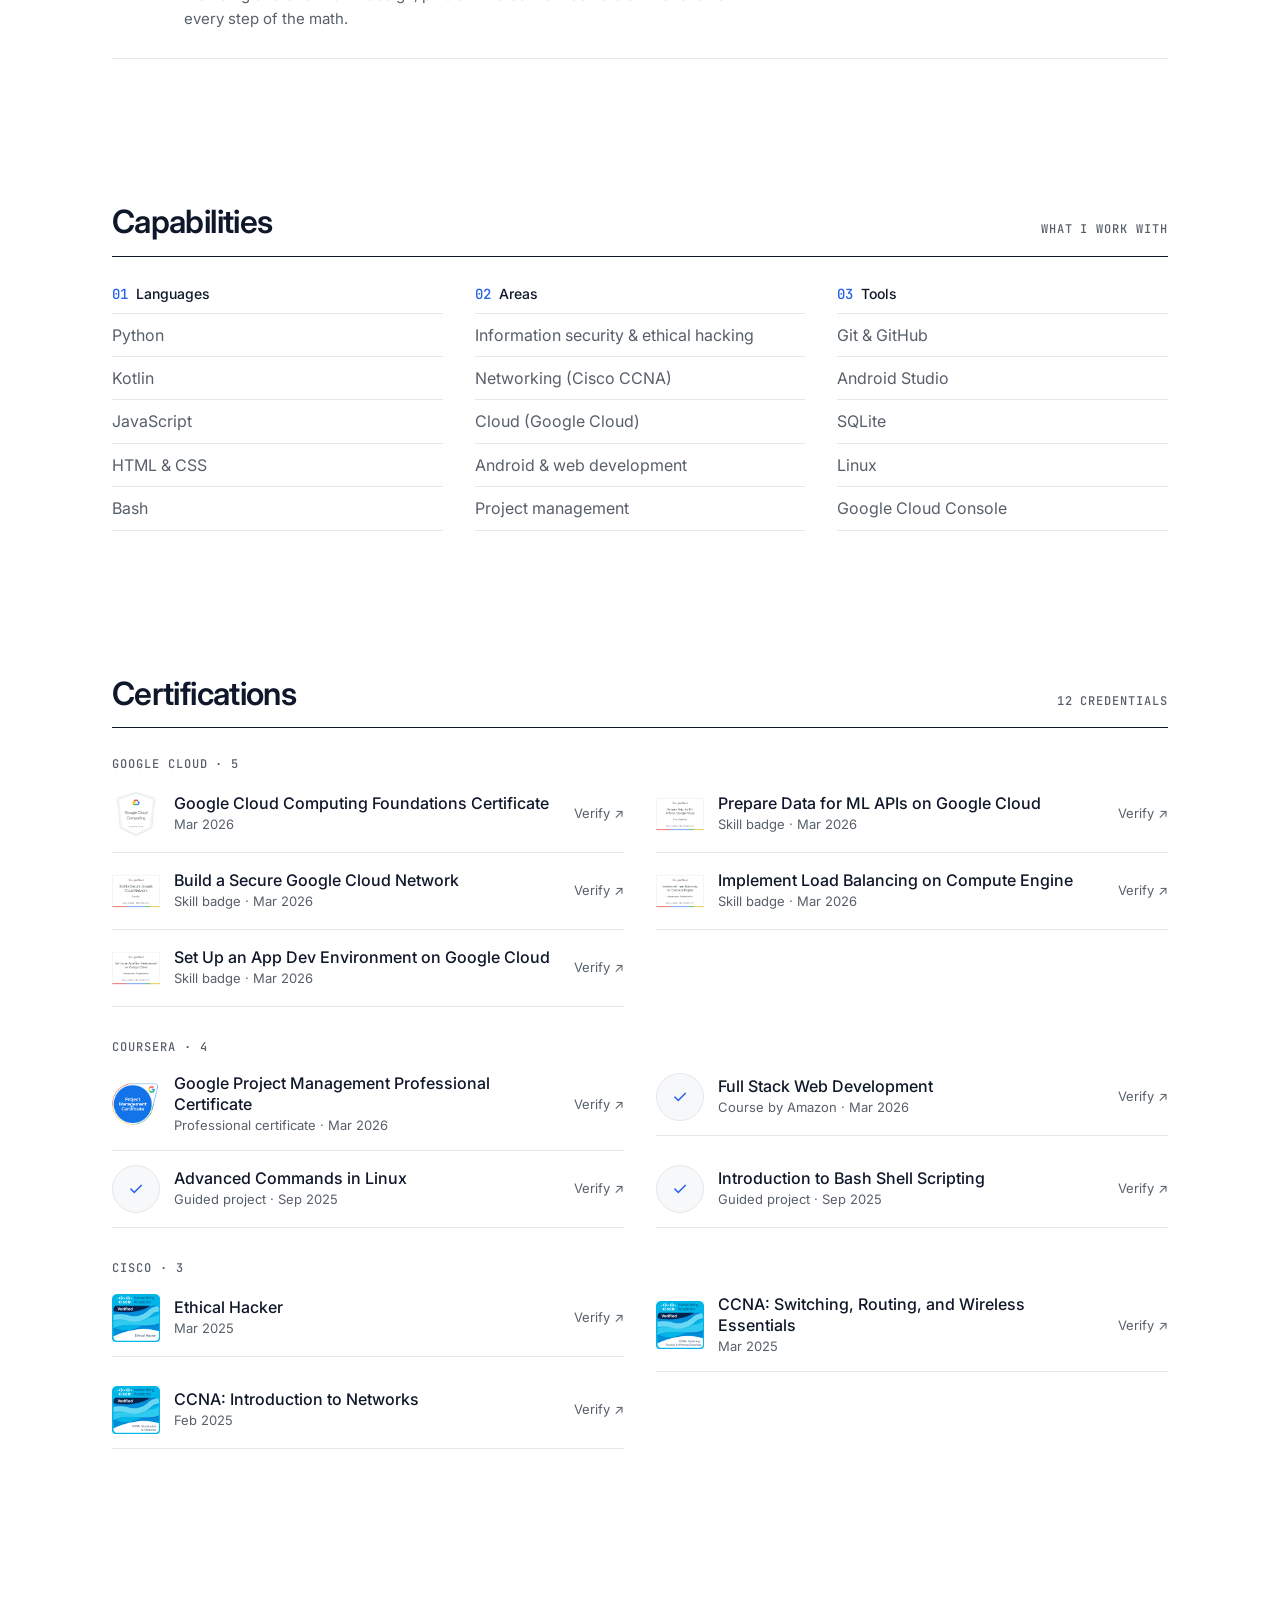
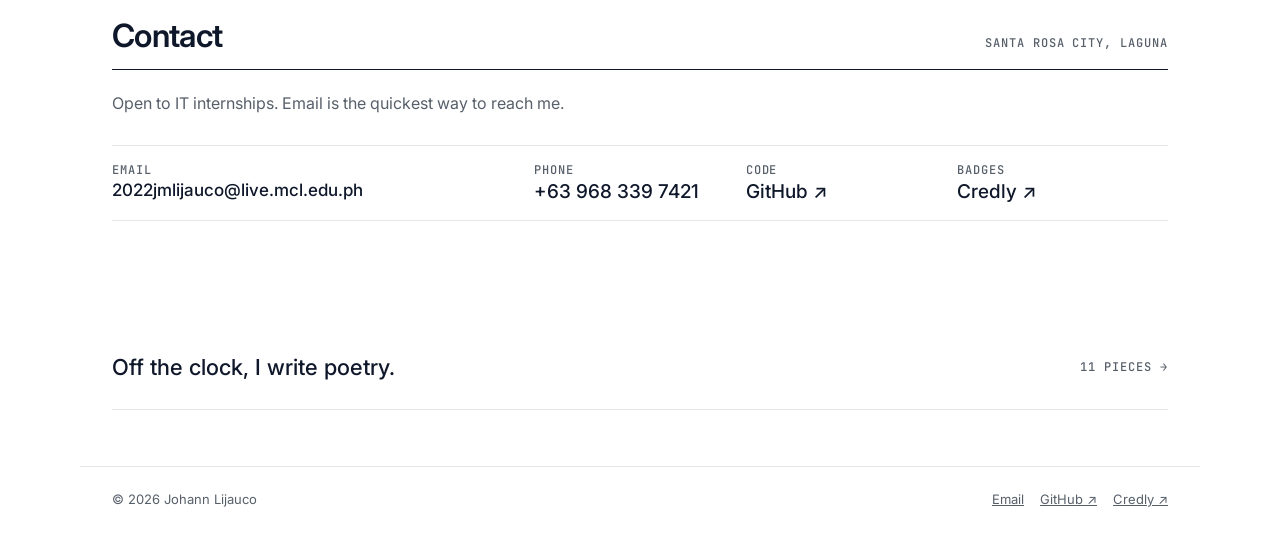
==== commit 308e35af: "Retheme portfolio: quieter technical look, new intro and plainer copy Co-Authored-By: Claude Opus 5." ====
--- a/index.html
+++ b/index.html
@@ -4,11 +4,11 @@
     <meta charset="UTF-8">
     <meta name="viewport" content="width=device-width, initial-scale=1.0">
     <title>Johann Lijauco · Portfolio</title>
-    <meta name="description" content="Portfolio of Johann Lijauco, a BSIT student at Mapúa Malayan Colleges Laguna building security tools, games, and web apps.">
+    <meta name="description" content="Portfolio of Johann Lijauco, an IT student at Mapúa Malayan Colleges Laguna.">
     <script>try { const t = localStorage.getItem('theme'); if (t) document.documentElement.dataset.theme = t; } catch (e) {}</script>
     <link rel="preconnect" href="https://fonts.googleapis.com">
     <link rel="preconnect" href="https://fonts.gstatic.com" crossorigin>
-    <link href="https://fonts.googleapis.com/css2?family=Fraunces:ital,opsz,wght@0,9..144,400;0,9..144,600;1,9..144,400&family=Inter:wght@400;500;600&family=JetBrains+Mono:wght@500&display=swap" rel="stylesheet">
+    <link href="https://fonts.googleapis.com/css2?family=Inter:wght@400;500;600;700&family=JetBrains+Mono:wght@500&display=swap" rel="stylesheet">
     <link rel="stylesheet" href="assets/css/style.css">
 </head>
 <body data-page="home">
@@ -27,9 +27,9 @@
     <main>
         <section class="hero wrap">
             <p class="label rise"><span class="dot"></span>Portfolio · 2026</p>
-            <h1 class="rise d1">Building tools that make <em>technical ideas</em> tangible.</h1>
+            <h1 class="rise d1">My work gallery</h1>
             <div class="hero-grid rise d2">
-                <p class="hero-lede">I'm Johann, an IT student working across security, games, and the web. I like turning things like cryptography or car specs into something people can try for themselves.</p>
+                <p class="hero-lede">Hi, I'm Johann Lijauco, an IT student at Mapúa Malayan Colleges Laguna! Please feel free to explore my works!</p>
                 <dl class="hero-facts">
                     <div><dt>Currently</dt><dd>4th-year BS Information Technology</dd></div>
                     <div><dt>School</dt><dd>Mapúa Malayan Colleges Laguna</dd></div>
@@ -39,7 +39,7 @@
 
         <section class="section wrap" id="work">
             <div class="section-title">
-                <h2>Selected work</h2>
+                <h2>Projects</h2>
                 <span class="label" id="project-count"></span>
             </div>
             <ol class="work-list" id="work-list"></ol>
@@ -76,9 +76,11 @@
 
 
         <section class="contact wrap" id="contact">
-            <p class="label"><span class="dot"></span>Get in touch</p>
-            <a class="big" href="mailto:2022jmlijauco@live.mcl.edu.ph">Say hello ↗</a>
-            <p>Open to IT internships in network administration and software development. Email is the quickest way to reach me. I'm based in Santa Rosa City, Laguna.</p>
+            <div class="section-title">
+                <h2>Contact</h2>
+                <span class="label">Santa Rosa City, Laguna</span>
+            </div>
+            <p>Open to IT internships. Email is the quickest way to reach me.</p>
             <ul class="profile-links">
                 <li><a href="mailto:2022jmlijauco@live.mcl.edu.ph"><span class="label">Email</span><span class="contact-value">2022jmlijauco@live.mcl.edu.ph</span></a></li>
                 <li><a href="tel:+639683397421"><span class="label">Phone</span>+63 968 339 7421</a></li>
--- a/assets/css/style.css
+++ b/assets/css/style.css
@@ -1,13 +1,13 @@
 /* ---------- Tokens ---------- */
 :root {
-    --bg: #fbfaf7;
-    --surface: #f3f1ec;
-    --ink: #141414;
-    --muted: #6b6a66;
-    --line: #e4e1da;
-    --accent: #d9481f;
+    --bg: #ffffff;
+    --surface: #f6f8fa;
+    --ink: #0f172a;
+    --muted: #57606a;
+    --line: #e5e7eb;
+    --accent: #2563eb;
     --accent-ink: #ffffff;
-    --display: 'Fraunces', Georgia, serif;
+    --display: 'Inter', system-ui, -apple-system, 'Segoe UI', sans-serif;
     --sans: 'Inter', system-ui, -apple-system, 'Segoe UI', sans-serif;
     --mono: 'JetBrains Mono', ui-monospace, Consolas, monospace;
     --max: 1120px;
@@ -15,24 +15,24 @@
 
 @media (prefers-color-scheme: dark) {
     :root:not([data-theme="light"]) {
-        --bg: #121211;
-        --surface: #1b1b19;
-        --ink: #f2efe9;
-        --muted: #9a978f;
-        --line: #2b2a27;
-        --accent: #ff7a4f;
-        --accent-ink: #1a0b05;
+        --bg: #0d1117;
+        --surface: #161b22;
+        --ink: #e6edf3;
+        --muted: #8b949e;
+        --line: #30363d;
+        --accent: #58a6ff;
+        --accent-ink: #0d1117;
     }
 }
 
 :root[data-theme="dark"] {
-    --bg: #121211;
-    --surface: #1b1b19;
-    --ink: #f2efe9;
-    --muted: #9a978f;
-    --line: #2b2a27;
-    --accent: #ff7a4f;
-    --accent-ink: #1a0b05;
+    --bg: #0d1117;
+    --surface: #161b22;
+    --ink: #e6edf3;
+    --muted: #8b949e;
+    --line: #30363d;
+    --accent: #58a6ff;
+    --accent-ink: #0d1117;
 }
 
 /* ---------- Base ---------- */
@@ -65,7 +65,7 @@
     padding-top: 24px;
     padding-bottom: 24px;
 }
-.wordmark { font: 600 17px var(--display); text-decoration: none; letter-spacing: -.01em; white-space: nowrap; }
+.wordmark { font: 600 16px var(--display); text-decoration: none; letter-spacing: -.01em; white-space: nowrap; }
 .site-header nav { display: flex; align-items: center; gap: 22px; }
 .site-header nav a { text-decoration: none; font-size: 15px; color: var(--muted); }
 .site-header nav a:hover, .site-header nav a.active { color: var(--ink); }
@@ -85,14 +85,14 @@
 /* ---------- Hero ---------- */
 .hero { padding-top: 72px; padding-bottom: 96px; }
 .hero h1 {
-    font: 400 clamp(52px, 11vw, 132px)/.95 var(--display);
-    letter-spacing: -.035em;
+    font: 600 clamp(40px, 7vw, 76px)/1.05 var(--display);
+    letter-spacing: -.03em;
     margin: 22px 0 32px;
 }
-.hero h1 em { font-style: italic; color: var(--accent); }
+.hero h1 em { font-style: normal; color: var(--accent); }
 .hero-grid { display: grid; grid-template-columns: minmax(0, 1.4fr) minmax(0, 1fr); gap: 40px; align-items: end; }
 @media (max-width: 760px) { .hero-grid { grid-template-columns: minmax(0, 1fr); gap: 24px; } }
-.hero-lede { font-size: clamp(19px, 2.2vw, 23px); line-height: 1.5; margin: 0; max-width: 600px; }
+.hero-lede { font-size: clamp(18px, 2vw, 21px); line-height: 1.55; margin: 0; max-width: 600px; }
 .hero-facts { display: grid; gap: 14px; margin: 0; }
 .hero-facts div { border-top: 1px solid var(--line); padding-top: 10px; }
 .hero-facts dt { font: 500 12px var(--mono); letter-spacing: .08em; text-transform: uppercase; color: var(--muted); }
@@ -109,7 +109,7 @@
     padding-bottom: 14px;
     margin-bottom: 8px;
 }
-.section-title h2 { font: 400 clamp(30px, 4vw, 44px)/1.1 var(--display); letter-spacing: -.02em; margin: 0; }
+.section-title h2 { font: 600 clamp(24px, 3vw, 32px)/1.2 var(--display); letter-spacing: -.02em; margin: 0; }
 
 /* ---------- Work index ---------- */
 .work-list { list-style: none; margin: 0; padding: 0; }
@@ -124,7 +124,7 @@
     transition: padding .25s ease;
 }
 .work-row .n { font: 500 13px var(--mono); color: var(--muted); align-self: start; padding-top: .9em; }
-.work-row h3 { font: 400 clamp(26px, 3.6vw, 40px)/1.1 var(--display); letter-spacing: -.02em; margin: 0; }
+.work-row h3 { font: 600 clamp(20px, 2.6vw, 26px)/1.25 var(--display); letter-spacing: -.015em; margin: 0; }
 .work-row p { margin: 6px 0 0; color: var(--muted); font-size: 15px; max-width: 560px; }
 .work-row .cat, .work-row .yr { font-size: 14px; color: var(--muted); }
 .work-row .arrow { font-size: 22px; color: var(--muted); transition: transform .25s ease, color .25s; }
@@ -158,15 +158,15 @@
     border-bottom: 1px solid var(--line);
     text-decoration: none;
 }
-.writing-link > span:first-child { font: italic 400 clamp(22px, 3vw, 30px)/1.25 var(--display); }
+.writing-link > span:first-child { font: 500 clamp(18px, 2.2vw, 22px)/1.3 var(--display); }
 .writing-link:hover span { color: var(--accent); }
 
 /* ---------- Contact ---------- */
 .contact { padding-top: 96px; padding-bottom: 96px; }
 .contact a.big {
     display: inline-block;
-    font: 400 clamp(44px, 9vw, 112px)/1 var(--display);
-    letter-spacing: -.035em;
+    font: 600 clamp(28px, 4vw, 40px)/1.1 var(--display);
+    letter-spacing: -.02em;
     text-decoration: none;
     margin-top: 18px;
     border-bottom: 2px solid var(--ink);
@@ -191,7 +191,7 @@
 .back { font-size: 14px; color: var(--muted); text-decoration: none; }
 .back:hover { color: var(--accent); }
 .page-title { padding-top: 40px; padding-bottom: 40px; }
-.page-title h1 { font: 400 clamp(44px, 8vw, 96px)/1 var(--display); letter-spacing: -.035em; margin: 18px 0 18px; }
+.page-title h1 { font: 600 clamp(36px, 6vw, 60px)/1.08 var(--display); letter-spacing: -.03em; margin: 18px 0 18px; }
 .page-title .lede { font-size: clamp(18px, 2vw, 21px); max-width: 680px; margin: 0; }
 
 .meta-grid {
@@ -225,12 +225,12 @@
 .btn-row { display: flex; flex-wrap: wrap; gap: 10px; margin-top: 28px; }
 
 .prose { max-width: 680px; font-size: 18px; padding-bottom: 96px; }
-.prose h2 { font: 400 28px/1.2 var(--display); letter-spacing: -.01em; margin: 40px 0 12px; }
+.prose h2 { font: 600 22px/1.3 var(--display); letter-spacing: -.01em; margin: 40px 0 12px; }
 .prose p { margin: 0 0 18px; }
 .prose ul { padding-left: 20px; margin: 0 0 18px; }
 .prose li { margin-bottom: 8px; }
 .prose code { font: 15px var(--mono); background: var(--surface); padding: 1px 6px; border-radius: 4px; }
-.prose.poem { font: 400 21px/1.85 var(--display); }
+.prose.poem { font: 400 19px/1.85 var(--display); }
 
 /* ---------- Writing list ---------- */
 .filters { display: flex; gap: 8px; flex-wrap: wrap; margin-bottom: 8px; }
@@ -255,7 +255,7 @@
     border-bottom: 1px solid var(--line);
     text-decoration: none;
 }
-.poem-row .t { font: 400 clamp(20px, 2.6vw, 26px)/1.25 var(--display); }
+.poem-row .t { font: 500 clamp(18px, 2.2vw, 22px)/1.3 var(--display); }
 .poem-row .m { font: 500 12px var(--mono); letter-spacing: .06em; text-transform: uppercase; color: var(--muted); white-space: nowrap; }
 .poem-row:hover .t { color: var(--accent); }
 .not-found { padding: 48px 0 120px; color: var(--muted); }
@@ -280,7 +280,7 @@
 
 /* ---------- Profile links ---------- */
 .profile-links { list-style: none; padding: 0; margin: 28px 0 0; display: grid; grid-template-columns: repeat(auto-fit, minmax(180px, 1fr)); border-top: 1px solid var(--line); }
-.profile-links a { display: flex; flex-direction: column; gap: 2px; padding: 16px 16px 16px 0; text-decoration: none; font: 400 22px/1.2 var(--display); border-bottom: 1px solid var(--line); }
+.profile-links a { display: flex; flex-direction: column; gap: 2px; padding: 16px 16px 16px 0; text-decoration: none; font: 500 19px/1.25 var(--display); border-bottom: 1px solid var(--line); }
 .profile-links a:hover { color: var(--accent); }
 .footer-links { display: flex; gap: 16px; }
 
@@ -294,7 +294,7 @@
 .cert img, .cert-mark { width: 48px; height: 48px; flex: none; object-fit: contain; }
 .cert-mark { display: grid; place-items: center; border-radius: 50%; border: 1px solid var(--line); background: var(--surface); color: var(--accent); font-size: 18px; }
 .cert-text { display: flex; flex-direction: column; min-width: 0; flex: 1; }
-.cert-name { font: 400 18px/1.25 var(--display); }
+.cert-name { font: 500 16px/1.3 var(--display); }
 .cert-meta { font-size: 13px; color: var(--muted); }
 .cert-verify { font-size: 13px; color: var(--muted); white-space: nowrap; }
 .cert:hover .cert-name, .cert:hover .cert-verify { color: var(--accent); }
@@ -304,7 +304,7 @@
 /* Personal writing sits apart from the professional sections, after contact. */
 .off-clock { padding-top: 8px; padding-bottom: 56px; }
 /* Long email address: smaller and allowed to wrap so it fits narrow screens. */
-.profile-links .contact-value { font-size: 18px; overflow-wrap: anywhere; }
+.profile-links .contact-value { font-size: 17px; overflow-wrap: anywhere; }
 @media (min-width: 640px) { .profile-links li:first-child { grid-column: span 2; } }
 .profile-links li { display: flex; }
 .profile-links li > a { flex: 1; }
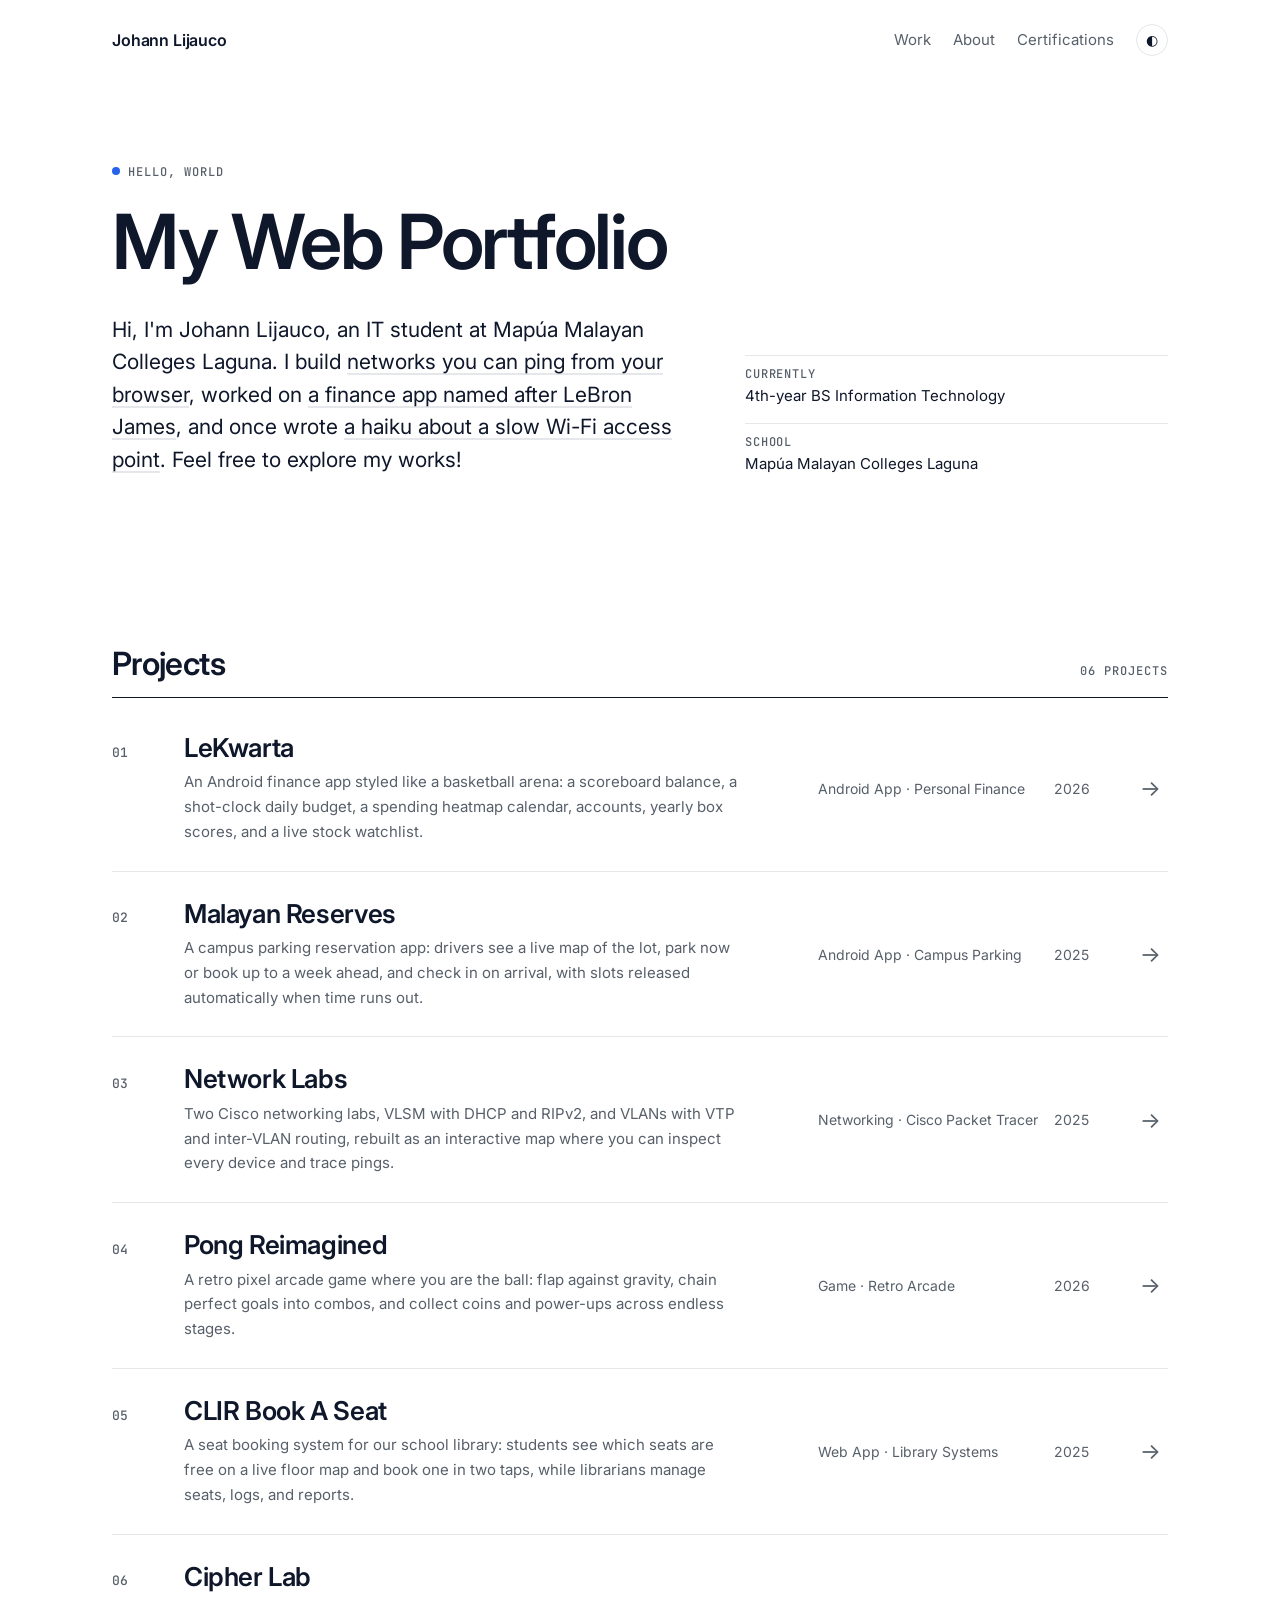
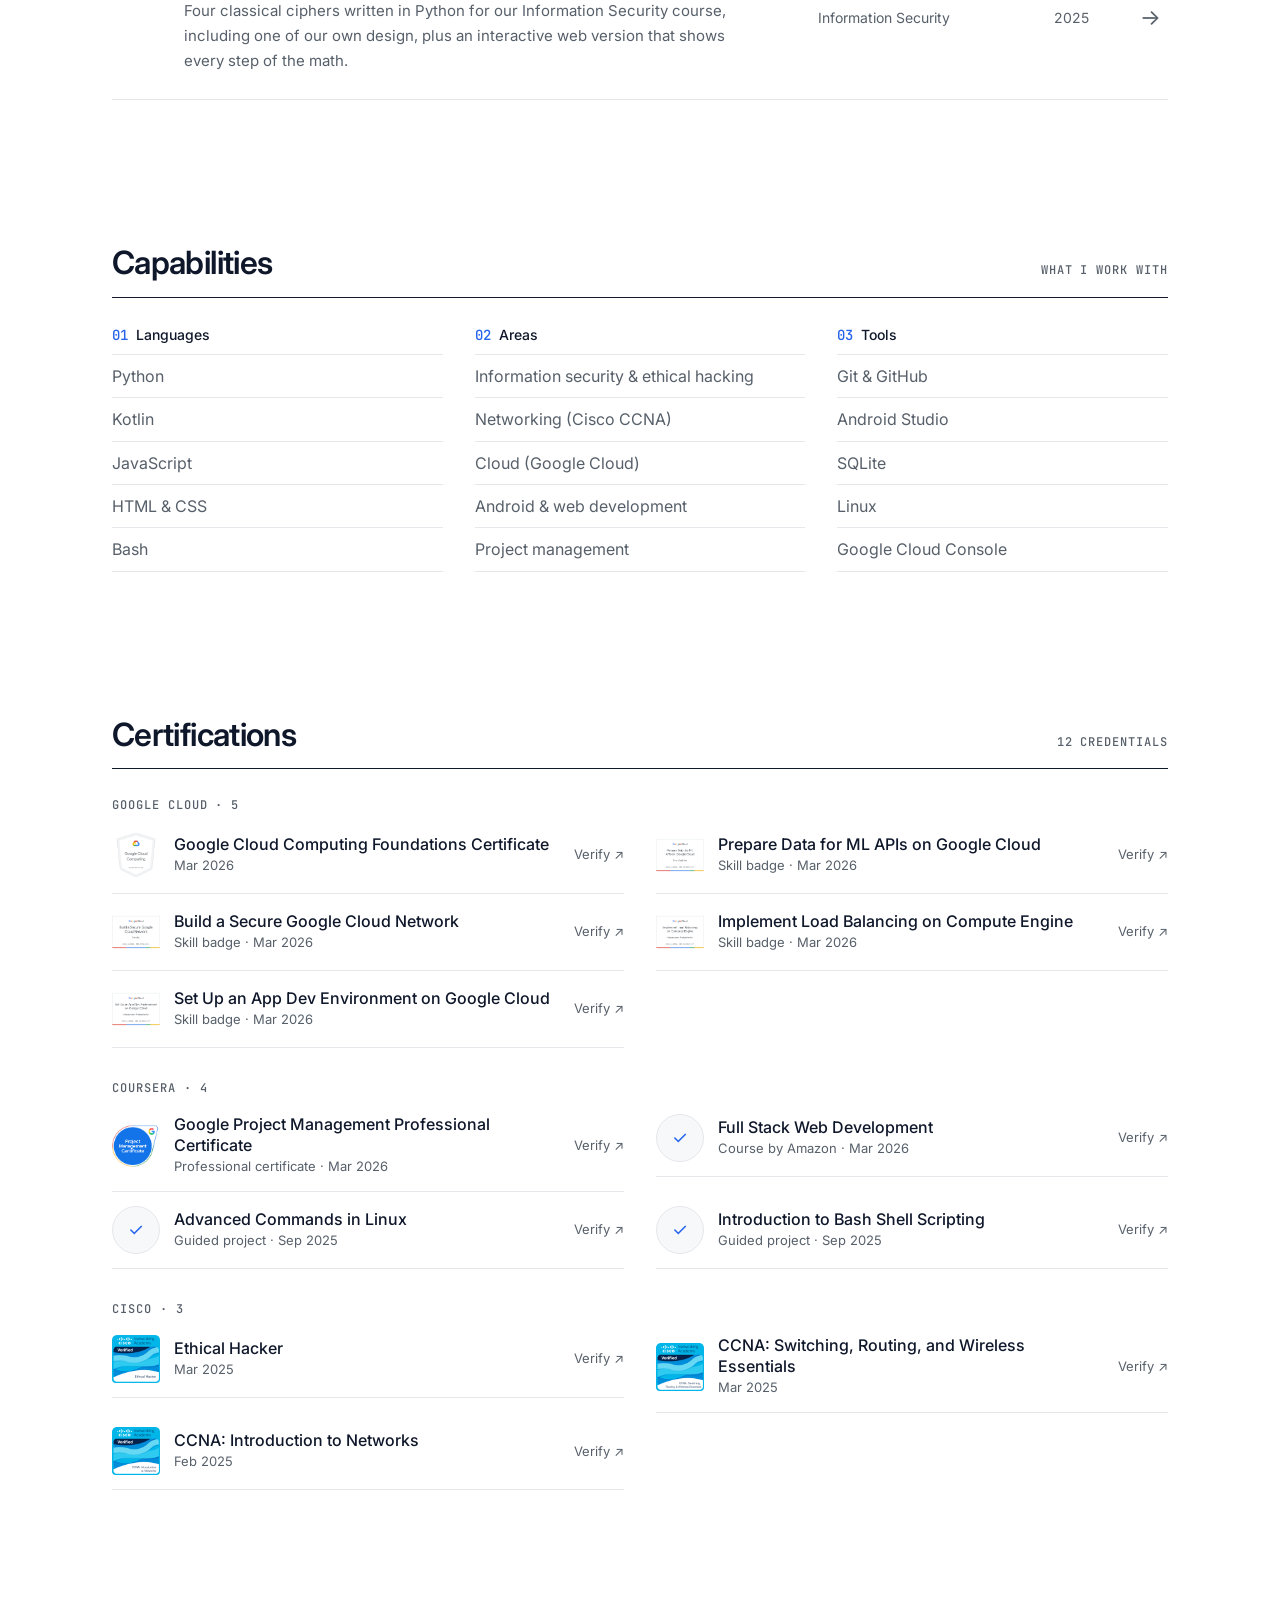
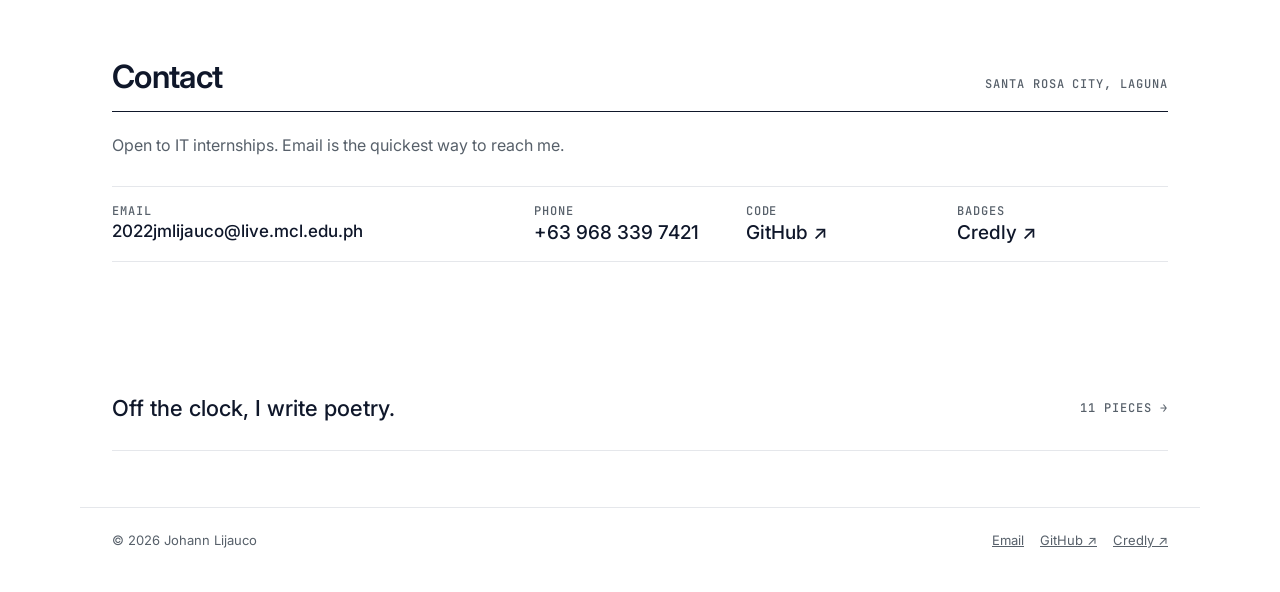
==== commit be679cbc: "Home: "My Web Portfolio" banner and a more personal intro Co-Authored-By: Claude Opus 5.5 <noreply@a" ====
--- a/index.html
+++ b/index.html
@@ -26,10 +26,10 @@
 
     <main>
         <section class="hero wrap">
-            <p class="label rise"><span class="dot"></span>Portfolio · 2026</p>
-            <h1 class="rise d1">My work gallery</h1>
+            <p class="label rise"><span class="dot"></span>Hello, world</p>
+            <h1 class="rise d1">My Web Portfolio</h1>
             <div class="hero-grid rise d2">
-                <p class="hero-lede">Hi, I'm Johann Lijauco, an IT student at Mapúa Malayan Colleges Laguna! Please feel free to explore my works!</p>
+                <p class="hero-lede">Hi, I'm Johann Lijauco, an IT student at Mapúa Malayan Colleges Laguna. I build <a href="projects/network-labs/">networks you can ping from your browser</a>, worked on <a href="work.html?type=projects&amp;id=lekwarta">a finance app named after LeBron James</a>, and once wrote <a href="work.html?type=writing&amp;id=wap">a haiku about a slow Wi-Fi access point</a>. Feel free to explore my works!</p>
                 <dl class="hero-facts">
                     <div><dt>Currently</dt><dd>4th-year BS Information Technology</dd></div>
                     <div><dt>School</dt><dd>Mapúa Malayan Colleges Laguna</dd></div>
--- a/assets/css/style.css
+++ b/assets/css/style.css
@@ -308,3 +308,6 @@
 @media (min-width: 640px) { .profile-links li:first-child { grid-column: span 2; } }
 .profile-links li { display: flex; }
 .profile-links li > a { flex: 1; }
+/* Links inside the intro: quiet underline, accent on hover. */
+.hero-lede a { color: inherit; text-decoration: underline; text-decoration-color: var(--line); text-decoration-thickness: 2px; text-underline-offset: 4px; transition: text-decoration-color .15s, color .15s; }
+.hero-lede a:hover { color: var(--accent); text-decoration-color: var(--accent); }
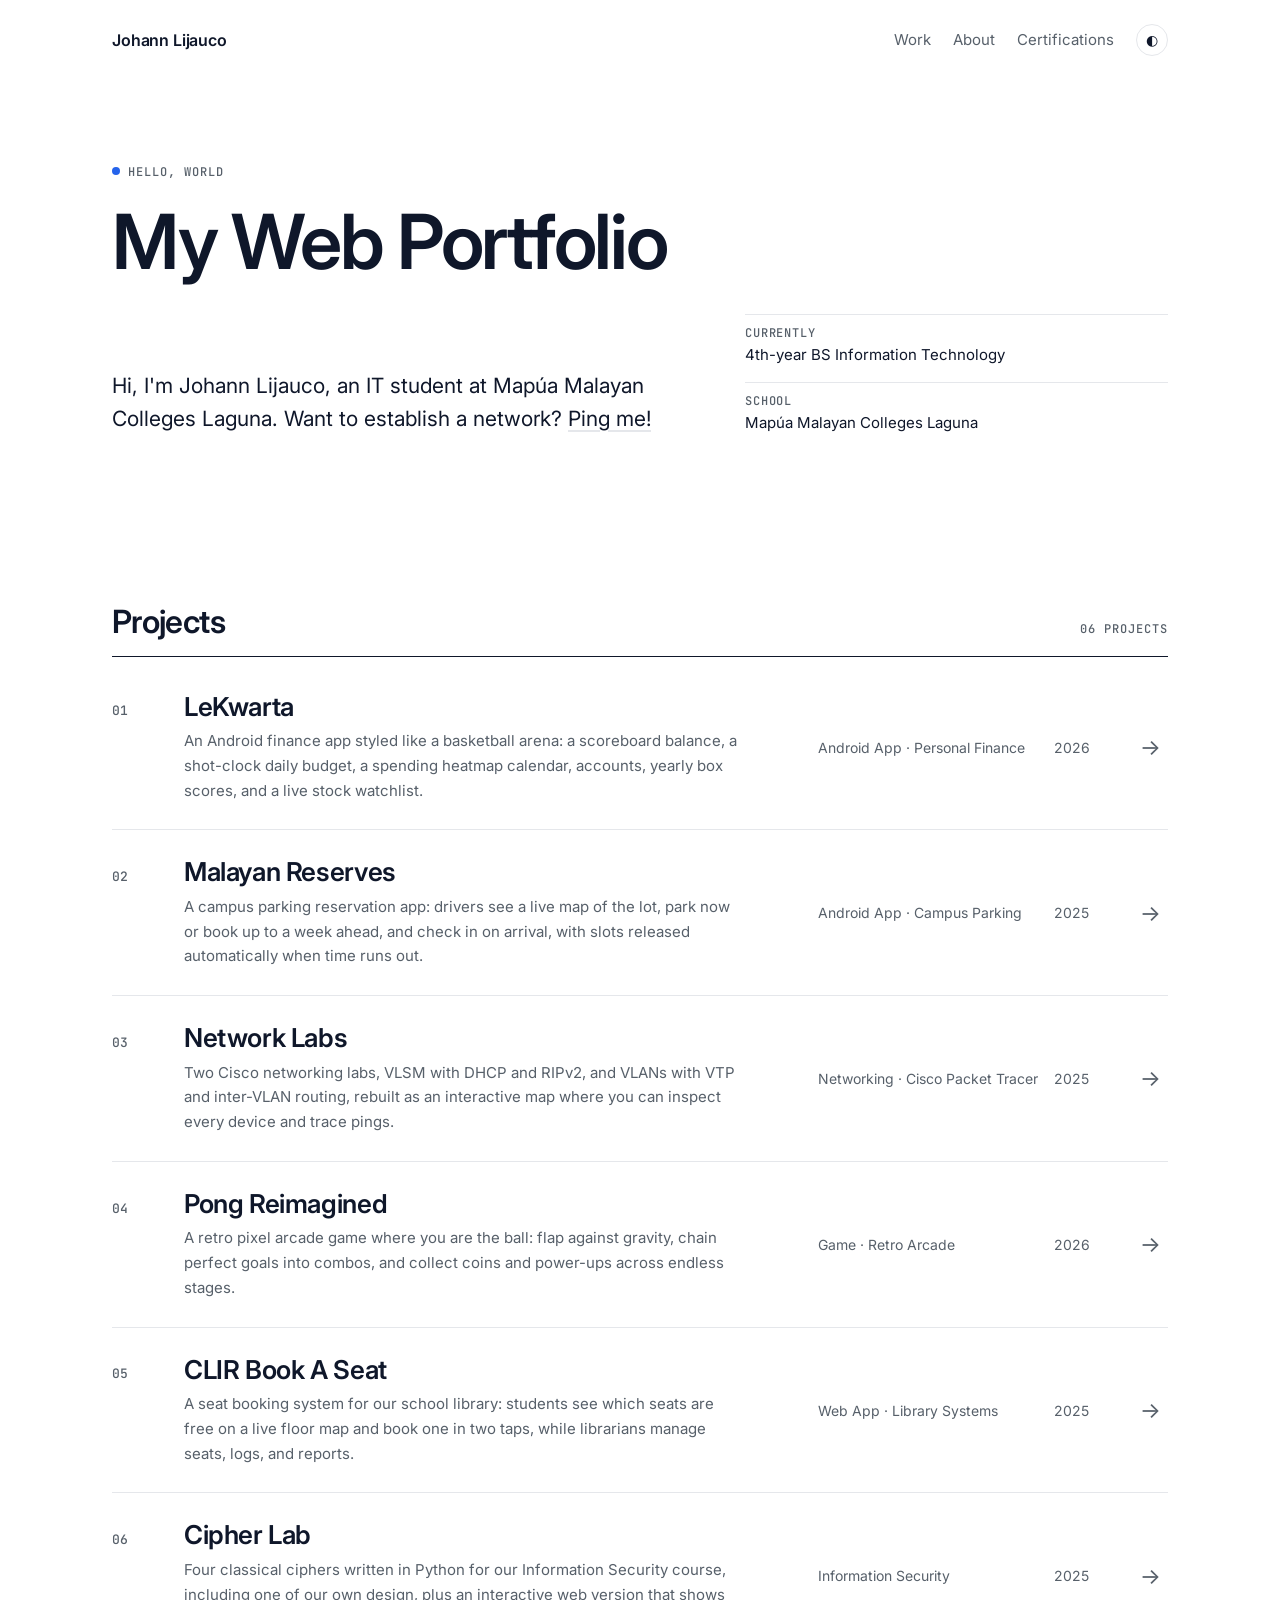
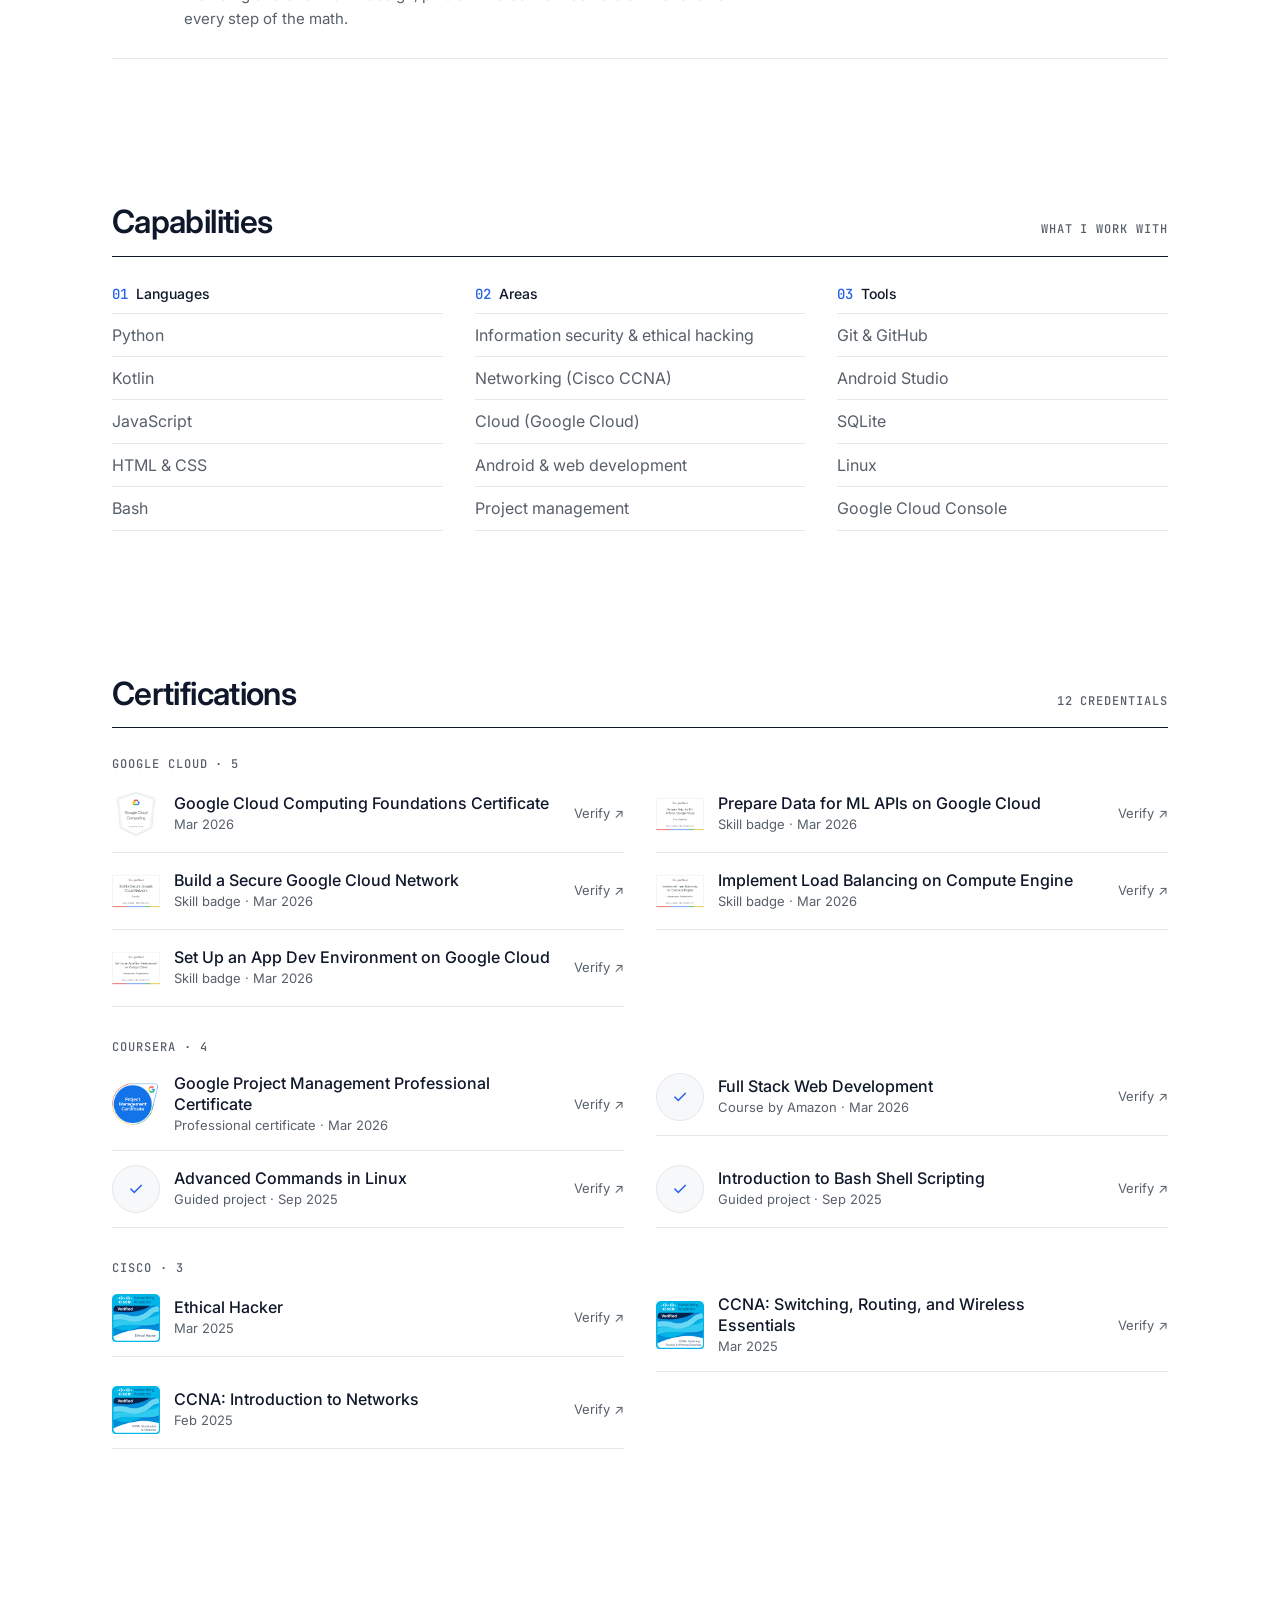
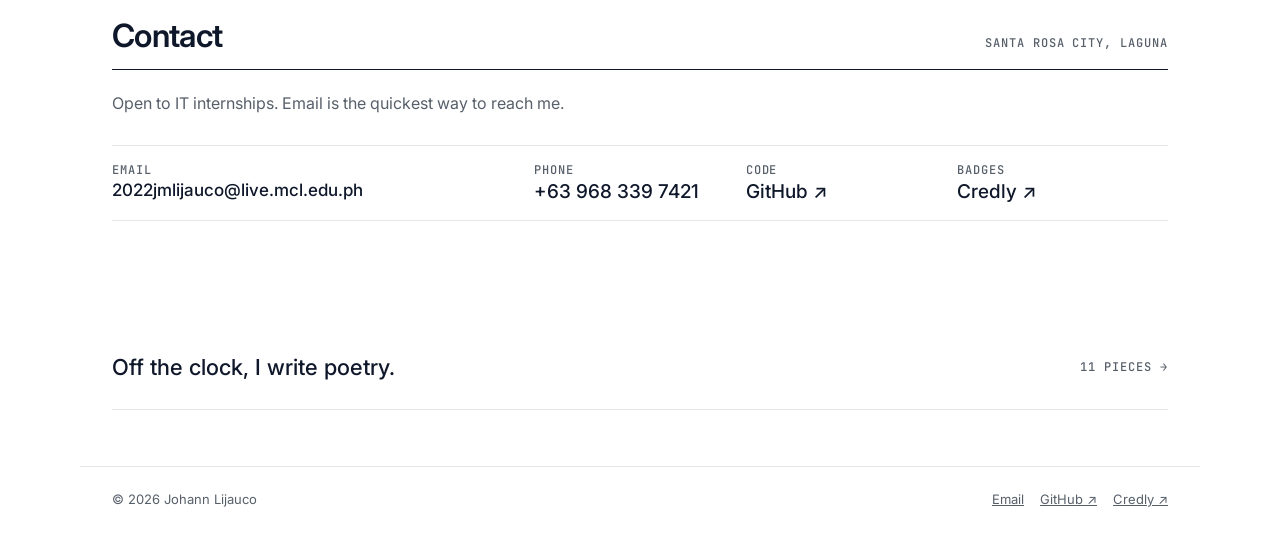
==== commit 63b2e9c2: "Home intro: "Want to establish a network? Ping me!" Co-Authored-By: Claude Opus 5.5 <noreply@anthrop" ====
--- a/index.html
+++ b/index.html
@@ -29,7 +29,7 @@
             <p class="label rise"><span class="dot"></span>Hello, world</p>
             <h1 class="rise d1">My Web Portfolio</h1>
             <div class="hero-grid rise d2">
-                <p class="hero-lede">Hi, I'm Johann Lijauco, an IT student at Mapúa Malayan Colleges Laguna. I build <a href="projects/network-labs/">networks you can ping from your browser</a>, worked on <a href="work.html?type=projects&amp;id=lekwarta">a finance app named after LeBron James</a>, and once wrote <a href="work.html?type=writing&amp;id=wap">a haiku about a slow Wi-Fi access point</a>. Feel free to explore my works!</p>
+                <p class="hero-lede">Hi, I'm Johann Lijauco, an IT student at Mapúa Malayan Colleges Laguna. Want to establish a network? <a href="#contact">Ping me!</a></p>
                 <dl class="hero-facts">
                     <div><dt>Currently</dt><dd>4th-year BS Information Technology</dd></div>
                     <div><dt>School</dt><dd>Mapúa Malayan Colleges Laguna</dd></div>
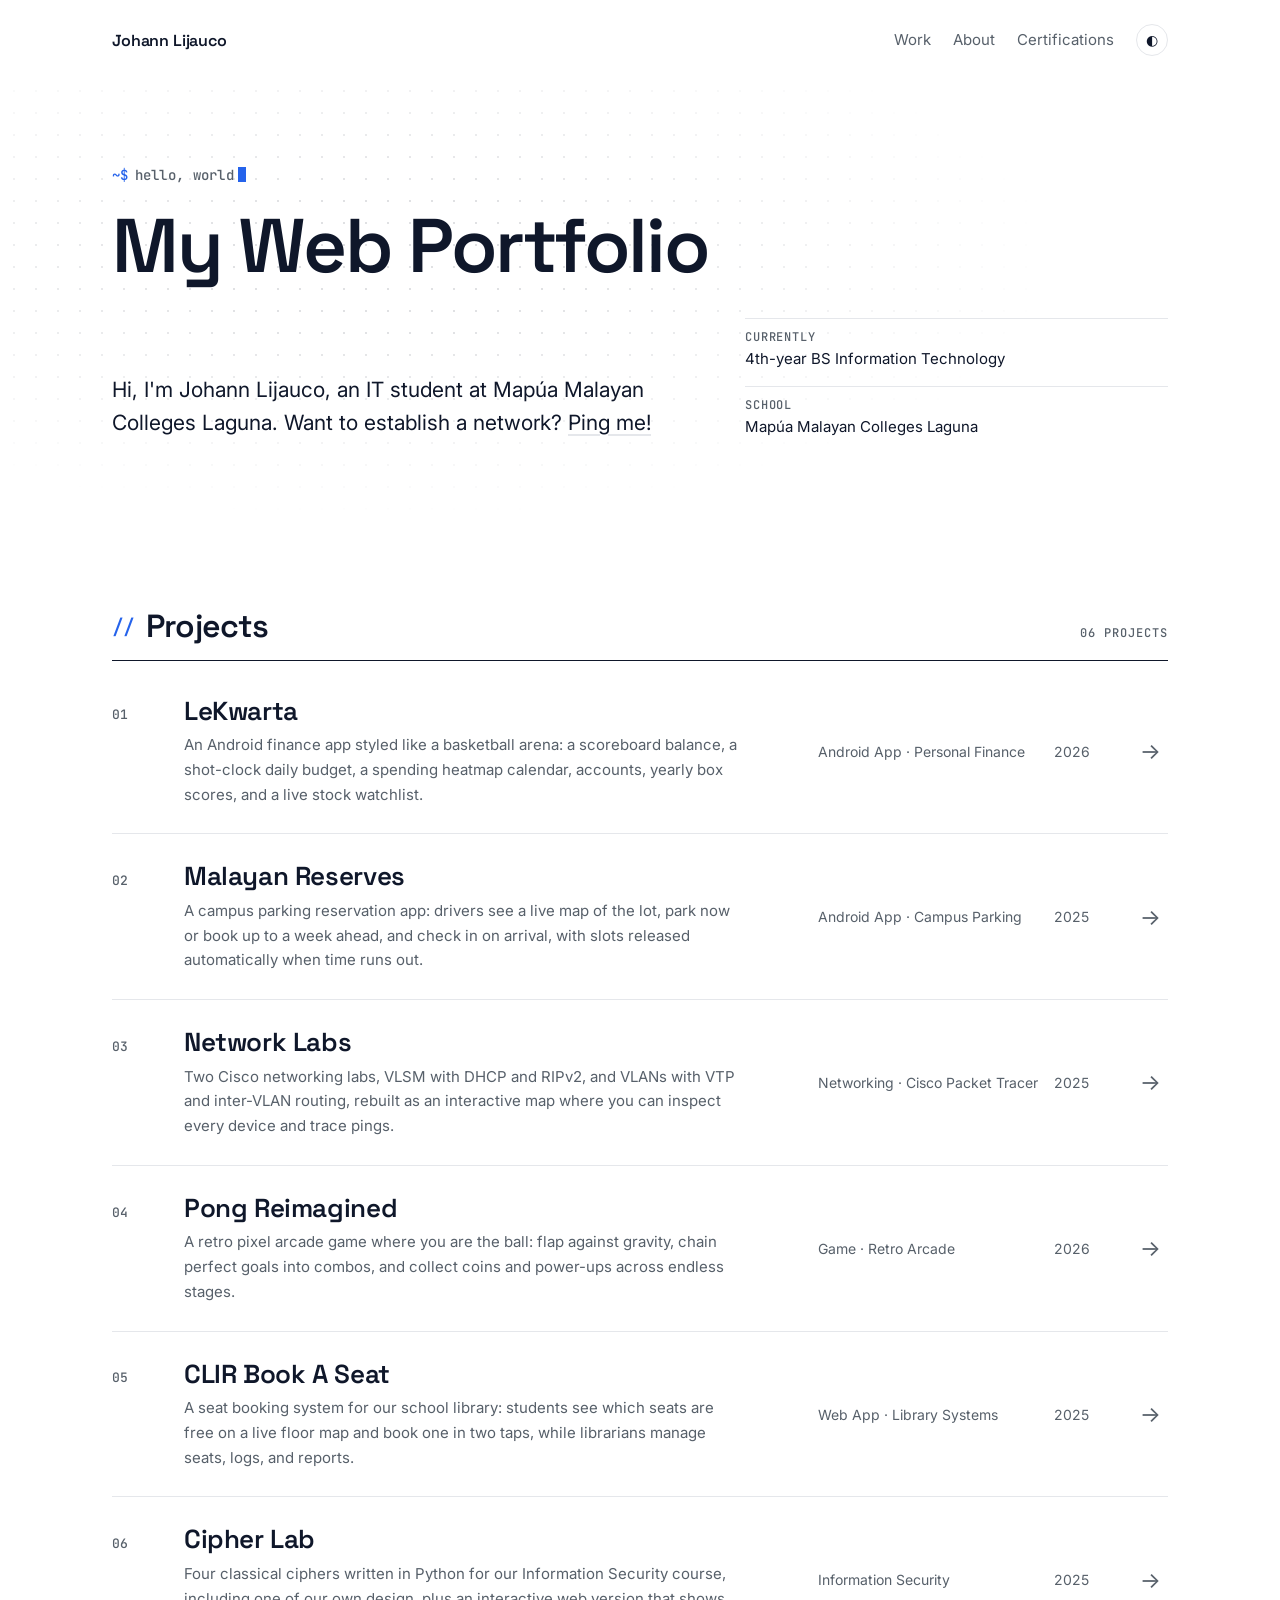
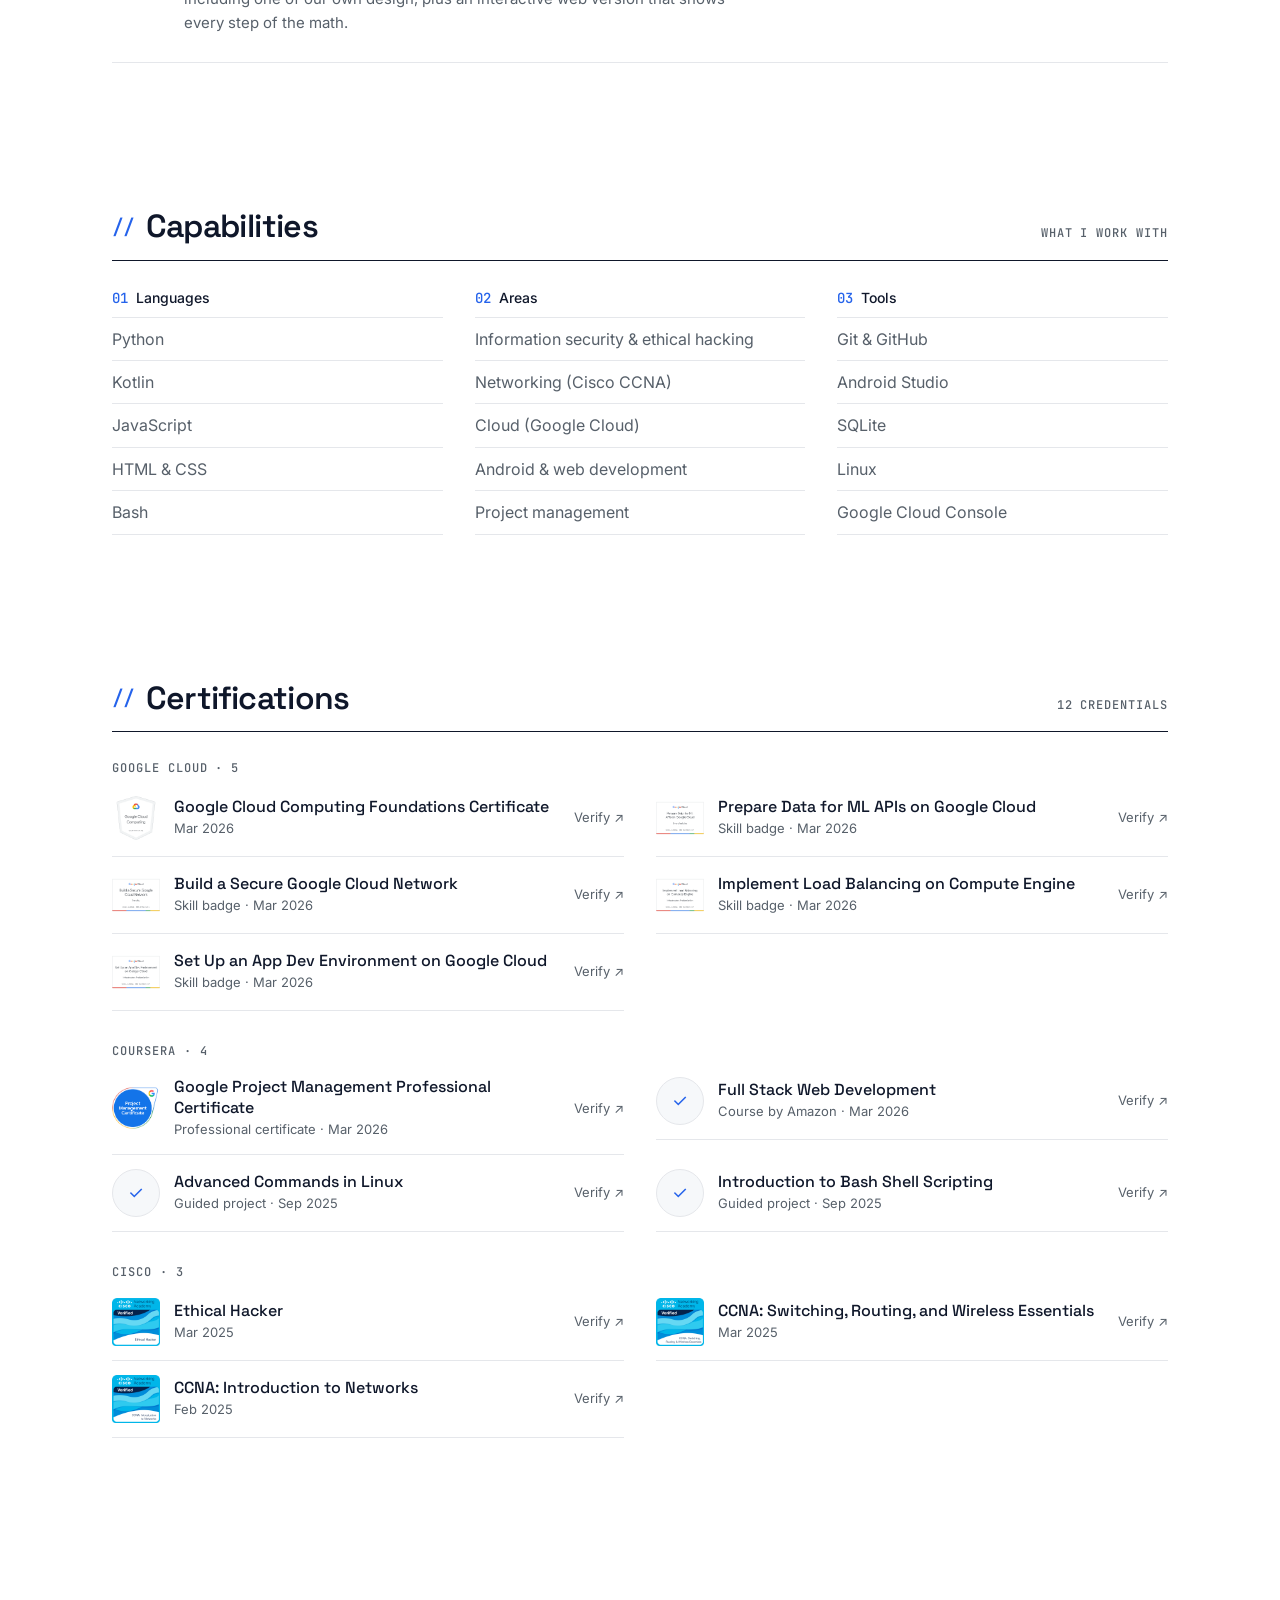
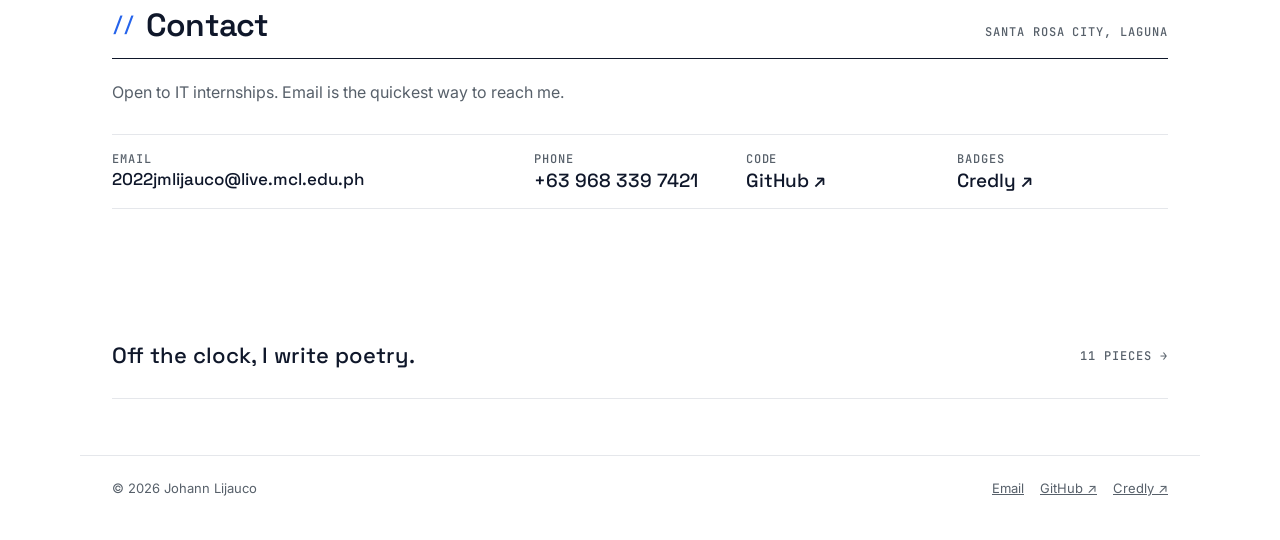
==== commit 935b6304: "Design: Space Grotesk, terminal greeting, dot grid, and a themed banner per project Co-Authored-By: " ====
--- a/index.html
+++ b/index.html
@@ -8,7 +8,7 @@
     <script>try { const t = localStorage.getItem('theme'); if (t) document.documentElement.dataset.theme = t; } catch (e) {}</script>
     <link rel="preconnect" href="https://fonts.googleapis.com">
     <link rel="preconnect" href="https://fonts.gstatic.com" crossorigin>
-    <link href="https://fonts.googleapis.com/css2?family=Inter:wght@400;500;600;700&family=JetBrains+Mono:wght@500&display=swap" rel="stylesheet">
+    <link href="https://fonts.googleapis.com/css2?family=Inter:wght@400;500;600;700&family=JetBrains+Mono:wght@500&family=Space+Grotesk:wght@500;600;700&display=swap" rel="stylesheet">
     <link rel="stylesheet" href="assets/css/style.css">
 </head>
 <body data-page="home">
@@ -26,7 +26,7 @@
 
     <main>
         <section class="hero wrap">
-            <p class="label rise"><span class="dot"></span>Hello, world</p>
+            <p class="label prompt rise"><span class="ps1">~$</span>hello, world<span class="cursor" aria-hidden="true"></span></p>
             <h1 class="rise d1">My Web Portfolio</h1>
             <div class="hero-grid rise d2">
                 <p class="hero-lede">Hi, I'm Johann Lijauco, an IT student at Mapúa Malayan Colleges Laguna. Want to establish a network? <a href="#contact">Ping me!</a></p>
--- a/assets/css/style.css
+++ b/assets/css/style.css
@@ -7,7 +7,8 @@
     --line: #e5e7eb;
     --accent: #2563eb;
     --accent-ink: #ffffff;
-    --display: 'Inter', system-ui, -apple-system, 'Segoe UI', sans-serif;
+    --grid: rgba(15, 23, 42, .13);
+    --display: 'Space Grotesk', 'Inter', system-ui, -apple-system, 'Segoe UI', sans-serif;
     --sans: 'Inter', system-ui, -apple-system, 'Segoe UI', sans-serif;
     --mono: 'JetBrains Mono', ui-monospace, Consolas, monospace;
     --max: 1120px;
@@ -22,6 +23,7 @@
         --line: #30363d;
         --accent: #58a6ff;
         --accent-ink: #0d1117;
+        --grid: rgba(230, 237, 243, .10);
     }
 }
 
@@ -33,6 +35,7 @@
     --line: #30363d;
     --accent: #58a6ff;
     --accent-ink: #0d1117;
+    --grid: rgba(230, 237, 243, .10);
 }
 
 /* ---------- Base ---------- */
@@ -83,7 +86,24 @@
 @media (max-width: 520px) { .site-header nav { gap: 14px; } .site-header nav a { font-size: 14px; } }
 
 /* ---------- Hero ---------- */
-.hero { padding-top: 72px; padding-bottom: 96px; }
+.hero { padding-top: 72px; padding-bottom: 96px; position: relative; isolation: isolate; }
+/* Faint dot grid behind the hero, fading out toward the edges. */
+.hero::before {
+    content: "";
+    position: absolute;
+    inset: 0 -6vw;
+    z-index: -1;
+    pointer-events: none;
+    background-image: radial-gradient(var(--grid) 1.2px, transparent 1.4px);
+    background-size: 22px 22px;
+    -webkit-mask-image: radial-gradient(ellipse 70% 75% at 30% 40%, #000 20%, transparent 75%);
+    mask-image: radial-gradient(ellipse 70% 75% at 30% 40%, #000 20%, transparent 75%);
+}
+/* Terminal-style greeting above the hero title. */
+.prompt { text-transform: none; letter-spacing: .02em; font-size: 14px; color: var(--muted); }
+.prompt .ps1 { color: var(--accent); margin-right: 6px; }
+.cursor { display: inline-block; width: 8px; height: 15px; margin-left: 4px; vertical-align: -2px; background: var(--accent); animation: blink 1.1s steps(1) infinite; }
+@keyframes blink { 50% { opacity: 0; } }
 .hero h1 {
     font: 600 clamp(40px, 7vw, 76px)/1.05 var(--display);
     letter-spacing: -.03em;
@@ -110,10 +130,12 @@
     margin-bottom: 8px;
 }
 .section-title h2 { font: 600 clamp(24px, 3vw, 32px)/1.2 var(--display); letter-spacing: -.02em; margin: 0; }
+.section-title h2::before { content: "//" / ""; font: 500 .62em var(--mono); color: var(--accent); margin-right: .55em; vertical-align: .18em; }
 
 /* ---------- Work index ---------- */
 .work-list { list-style: none; margin: 0; padding: 0; }
 .work-row {
+    position: relative;
     display: grid;
     grid-template-columns: 56px minmax(0, 1fr) 220px 70px 28px;
     align-items: center;
@@ -128,7 +150,9 @@
 .work-row p { margin: 6px 0 0; color: var(--muted); font-size: 15px; max-width: 560px; }
 .work-row .cat, .work-row .yr { font-size: 14px; color: var(--muted); }
 .work-row .arrow { font-size: 22px; color: var(--muted); transition: transform .25s ease, color .25s; }
-.work-row:hover { padding-left: 12px; }
+.work-row::before { content: ""; position: absolute; left: 0; top: 22%; bottom: 22%; width: 3px; border-radius: 2px; background: var(--accent); transform: scaleY(0); transition: transform .25s ease; }
+.work-row:hover::before { transform: scaleY(1); }
+.work-row:hover { padding-left: 16px; }
 .work-row:hover h3, .work-row:hover .arrow { color: var(--accent); }
 .work-row:hover .arrow { transform: translateX(4px); }
 @media (max-width: 760px) {
@@ -267,7 +291,8 @@
 @keyframes rise { from { opacity: 0; transform: translateY(14px); } to { opacity: 1; transform: none; } }
 @media (prefers-reduced-motion: reduce) {
     .rise { animation: none; }
-    .work-row, .work-row .arrow { transition: none; }
+    .work-row, .work-row .arrow, .work-row::before { transition: none; }
+    .cursor { animation: none; }
     html { scroll-behavior: auto; }
 }
 
